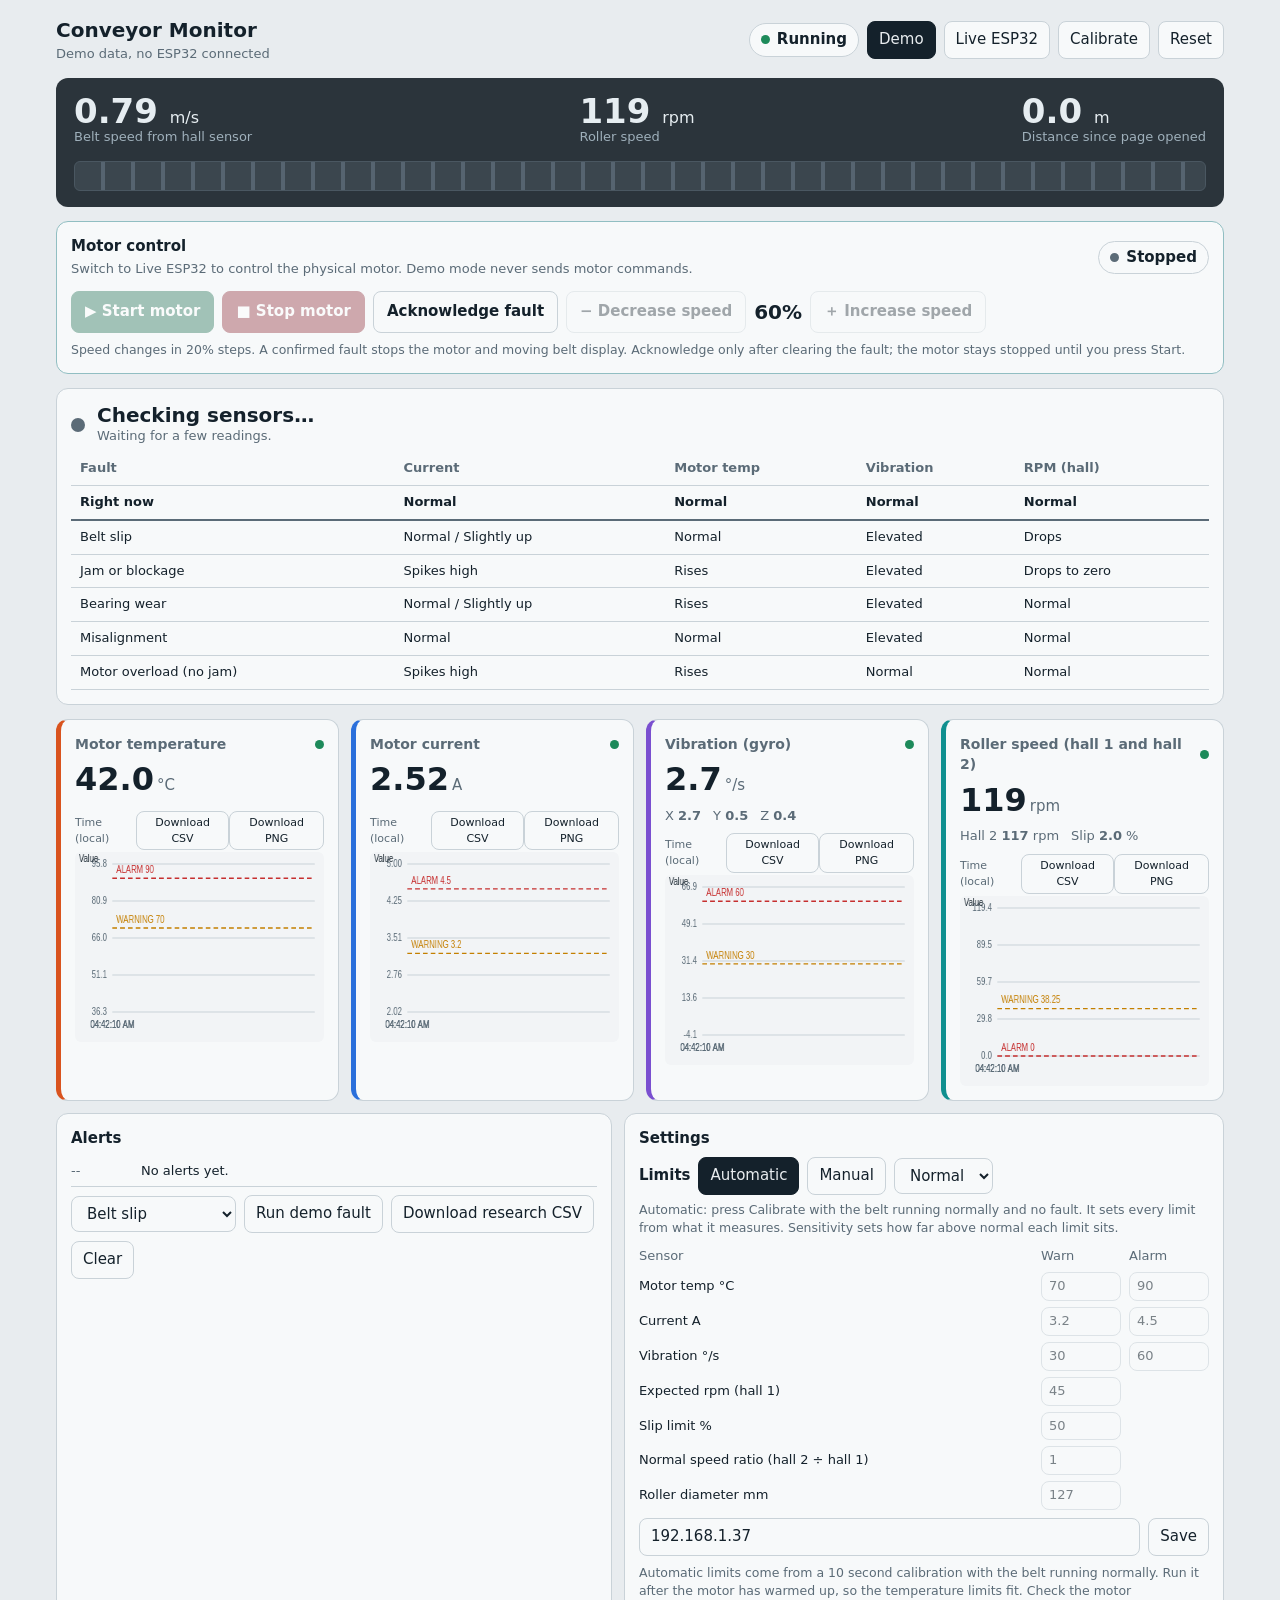
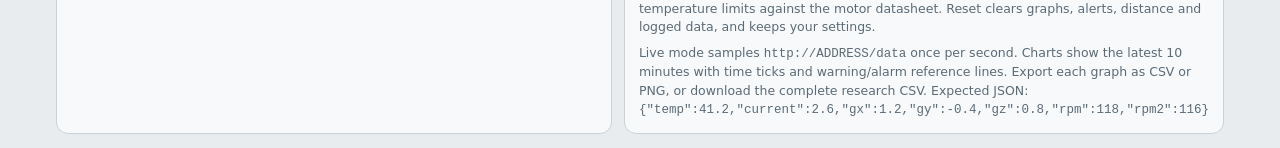
==== index.html @ bf7f5f9f "Add files via upload" ====
<!DOCTYPE html>
<html lang="en">
<head>
<meta charset="utf-8">
<meta name="viewport" content="width=device-width, initial-scale=1">
<title>Conveyor Monitor</title>
<link rel="stylesheet" href="style.css">
</head>
<body>
<header>
  <div>
    <h1>Conveyor Monitor</h1>
    <div class="sub" id="conn">Demo data, no ESP32 connected</div>
  </div>
  <div class="bar">
    <span class="pill" id="state"><span class="dot"></span><span id="stateTxt">Starting</span></span>
    <button id="mDemo" class="on">Demo</button>
    <button id="mLive">Live ESP32</button>
    <button id="cal" title="Run the belt normally and learn its baseline">Calibrate</button>
    <button id="reset" title="Clear graphs, alerts and logged data">Reset</button>
  </div>
</header>

<section class="belt" aria-label="Belt status">
  <div class="belt-top">
    <div><div class="big num"><span id="spd">0.00</span> <span style="font-size:16px;font-weight:500">m/s</span></div><div class="lbl">Belt speed from hall sensor</div></div>
    <div><div class="big num"><span id="rpm">0</span> <span style="font-size:16px;font-weight:500">rpm</span></div><div class="lbl">Roller speed</div></div>
    <div><div class="big num"><span id="cnt">0</span> <span style="font-size:16px;font-weight:500">m</span></div><div class="lbl">Distance since page opened</div></div>
  </div>
  <div class="track" id="track"></div>
</section>

<section class="box motor-panel" aria-label="Motor controls">
  <div class="motor-head"><div><h3>Motor control</h3><div class="sub" id="motorStatus">Switch to Live ESP32 to control the physical motor. Demo mode never sends motor commands.</div></div><span class="pill" id="motorPill"><span class="dot"></span><span id="motorPillText">Stopped</span></span></div>
  <div class="motor-actions"><button id="motorStart" class="start-btn">▶ Start motor</button><button id="motorStop" class="stop-btn">■ Stop motor</button><button id="motorAck">Acknowledge fault</button><button id="speedDown">− Decrease speed</button><strong><span id="motorSpeed">60</span>%</strong><button id="speedUp">＋ Increase speed</button></div>
  <div class="note" id="motorNotice">Speed changes in 20% steps. A confirmed fault stops the motor and moving belt display. Acknowledge only after clearing the fault; the motor stays stopped until you press Start.</div>
</section>

<section class="box dx" aria-live="polite">
  <div class="dxhead"><span class="dot" id="dxDot"></span><div><div class="dxname" id="dxName">Checking sensors…</div><div class="sub" id="dxWhy"></div></div></div>
  <div class="dxchk" id="dxChk"></div>
  <div style="overflow-x:auto"><table id="dxTbl"></table></div>
</section>

<section class="grid">
  <div class="card" id="cTemp" style="--c:var(--c-temp)"><h2>Motor temperature <span class="dot"></span></h2><div class="val num"><span id="vTemp">--</span><small>°C</small></div><div class="chart-meta"><span>Time (local)</span><button data-chart="gTemp" class="csv-chart-btn">Download CSV</button><button data-chart="gTemp" class="png-btn">Download PNG</button></div><canvas id="gTemp"></canvas></div>
  <div class="card" id="cCur" style="--c:var(--c-cur)"><h2>Motor current <span class="dot"></span></h2><div class="val num"><span id="vCur">--</span><small>A</small></div><div class="chart-meta"><span>Time (local)</span><button data-chart="gCur" class="csv-chart-btn">Download CSV</button><button data-chart="gCur" class="png-btn">Download PNG</button></div><canvas id="gCur"></canvas></div>
  <div class="card" id="cVib" style="--c:var(--c-vib)"><h2>Vibration (gyro) <span class="dot"></span></h2><div class="val num"><span id="vVib">--</span><small>°/s</small></div><div class="xyz num"><span>X <b id="gx">0</b></span><span>Y <b id="gy">0</b></span><span>Z <b id="gz">0</b></span></div><div class="chart-meta"><span>Time (local)</span><button data-chart="gVib" class="csv-chart-btn">Download CSV</button><button data-chart="gVib" class="png-btn">Download PNG</button></div><canvas id="gVib"></canvas></div>
  <div class="card" id="cRpm" style="--c:var(--c-spd)"><h2>Roller speed (hall 1 and hall 2) <span class="dot"></span></h2><div class="val num"><span id="vRpm">--</span><small>rpm</small></div><div class="xyz num"><span>Hall 2 <b id="vRpm2">--</b> rpm</span><span>Slip <b id="vSlip">--</b> %</span></div><div class="chart-meta"><span>Time (local)</span><button data-chart="gRpm" class="csv-chart-btn">Download CSV</button><button data-chart="gRpm" class="png-btn">Download PNG</button></div><canvas id="gRpm"></canvas></div>
</section>

<section class="two">
  <div class="box"><h3>Alerts</h3><div id="log"><div><span class="t">--</span><span>No alerts yet.</span></div></div>
    <div class="row"><select id="fsel" aria-label="Demo fault"><option value="slip">Belt slip</option><option value="jam">Jam or blockage</option><option value="bear">Bearing wear</option><option value="mis">Misalignment</option><option value="over">Motor overload</option></select><button id="fault">Run demo fault</button><button id="csv">Download research CSV</button><button id="clr">Clear</button></div></div>
  <div class="box"><h3>Settings</h3>
    <div class="row" style="margin:0 0 6px"><b>Limits</b><button id="modeAuto">Automatic</button><button id="modeMan">Manual</button><select id="sens" aria-label="Calibration sensitivity"><option value="tight">Tight</option><option value="normal">Normal</option><option value="loose">Loose</option></select></div>
    <div class="note" id="modeNote" style="margin:0 0 10px"></div>
    <div class="set"><span class="h">Sensor</span><span class="h">Warn</span><span class="h">Alarm</span>
      <span>Motor temp °C</span><input id="tw" type="number"><input id="ta" type="number">
      <span>Current A</span><input id="cw" type="number" step="0.1"><input id="ca" type="number" step="0.1">
      <span>Vibration °/s</span><input id="vw" type="number"><input id="va" type="number">
      <span>Expected rpm (hall 1)</span><input id="rn" type="number"><span></span>
      <span>Slip limit %</span><input id="sl" type="number"><span></span>
      <span>Normal speed ratio (hall 2 ÷ hall 1)</span><input id="rr" type="number" step="0.001"><span></span>
      <span>Roller diameter mm</span><input id="dia" type="number"><span></span>
    </div>
    <div class="row"><input id="ip" placeholder="ESP32 address, e.g. 192.168.1.50 (blank = same host)"><button id="save">Save</button></div>
    <div class="note">Automatic limits come from a 10 second calibration with the belt running normally. Run it after the motor has warmed up, so the temperature limits fit. Check the motor temperature limits against the motor datasheet. Reset clears graphs, alerts, distance and logged data, and keeps your settings.</div>
    <div class="note">Live mode samples <code>http://ADDRESS/data</code> once per second. Charts show the latest 10 minutes with time ticks and warning/alarm reference lines. Export each graph as CSV or PNG, or download the complete research CSV. Expected JSON: <code>{"temp":41.2,"current":2.6,"gx":1.2,"gy":-0.4,"gz":0.8,"rpm":118,"rpm2":116}</code></div>
  </div>
</section>

<script src="script.js"></script>
</body>
</html>
---- style.css ----
:root{--bg:#e8ecef;--panel:#f7f9fa;--ink:#14212b;--mute:#5b6b77;--line:#c9d2d8;--ok:#1d8a5a;--warn:#c47f00;--bad:#c62f2f;
--c-temp:#d9531e;--c-cur:#2a6fdb;--c-vib:#7a4fd0;--c-spd:#0f8f8f;--belt:#2b343b;--belt2:#3b464e}
@media(prefers-color-scheme:dark){:root{--bg:#10171c;--panel:#18222a;--ink:#e6edf1;--mute:#8fa1ad;--line:#2c3a45;--ok:#3ec48a;--warn:#f0b43a;--bad:#ff6b6b;
--c-temp:#ff8a57;--c-cur:#6ba2ff;--c-vib:#a98bff;--c-spd:#45d1d1;--belt:#0b1013;--belt2:#1a242b}}
*{box-sizing:border-box}
html,body{margin:0}
body{background:var(--bg);color:var(--ink);font:15px/1.45 ui-sans-serif,system-ui,"Segoe UI",Roboto,sans-serif;padding:16px;max-width:1200px;margin:auto}
.num{font-variant-numeric:tabular-nums}
header{display:flex;flex-wrap:wrap;gap:12px;align-items:center;justify-content:space-between;margin-bottom:14px}
h1{font-size:20px;margin:0;font-weight:650}
.sub{color:var(--mute);font-size:13px}
.bar{display:flex;gap:8px;align-items:center;flex-wrap:wrap}
button,input,select{font:inherit;color:var(--ink);background:var(--panel);border:1px solid var(--line);border-radius:8px;padding:7px 11px}
button{cursor:pointer}button:hover{border-color:var(--mute)}
button.on{background:var(--ink);color:var(--bg);border-color:var(--ink)}
:focus-visible{outline:2px solid var(--c-cur);outline-offset:2px}
.pill{display:inline-flex;align-items:center;gap:7px;padding:5px 11px;border-radius:99px;background:var(--panel);border:1px solid var(--line);font-weight:600}
.dot{width:9px;height:9px;border-radius:50%;background:var(--mute)}
.s0 .dot,.dot.s0{background:var(--ok)}.s1 .dot,.dot.s1{background:var(--warn)}.s2 .dot,.dot.s2{background:var(--bad)}
.belt{background:var(--belt);border-radius:12px;padding:16px 18px;margin-bottom:14px;color:#e6edf1}
.belt-top{display:flex;justify-content:space-between;flex-wrap:wrap;gap:10px;align-items:baseline}
.belt .big{font-size:34px;font-weight:700;line-height:1}
.belt .lbl{color:#9fb0bb;font-size:13px}
.track{height:30px;margin-top:14px;border-radius:6px;background:repeating-linear-gradient(90deg,var(--belt2) 0 26px,#566470 26px 30px);background-size:30px 100%;border:1px solid #4a5761}
.grid{display:grid;grid-template-columns:repeat(auto-fit,minmax(270px,1fr));gap:12px}
.card{background:var(--panel);border:1px solid var(--line);border-radius:12px;padding:14px;border-left:5px solid var(--c)}
.card.s1{box-shadow:inset 0 0 0 2px var(--warn)}.card.s2{box-shadow:inset 0 0 0 2px var(--bad)}
.card h2{font-size:14px;margin:0;font-weight:600;color:var(--mute);display:flex;justify-content:space-between;align-items:center}
.val{font-size:32px;font-weight:700;margin:2px 0 0}.val small{font-size:15px;color:var(--mute);font-weight:500;margin-left:3px}
canvas{width:100%;height:90px;display:block;margin-top:8px}
.xyz{display:flex;gap:12px;color:var(--mute);font-size:13px;margin-top:4px}
.two{display:grid;grid-template-columns:1fr 1fr;gap:12px;margin-top:12px}
@media(max-width:760px){.two{grid-template-columns:1fr}}
.box{background:var(--panel);border:1px solid var(--line);border-radius:12px;padding:14px}
.box h3{margin:0 0 8px;font-size:15px}
#log{max-height:210px;overflow:auto;font-size:13px}
#log div{padding:5px 0;border-bottom:1px solid var(--line);display:flex;gap:8px}
#log .t{color:var(--mute);min-width:62px}
.set{display:grid;grid-template-columns:1fr 80px 80px;gap:6px 8px;align-items:center;font-size:13px}
.set input{width:100%;padding:4px 7px}
.set .h{color:var(--mute)}
.row{display:flex;gap:8px;margin-top:8px;flex-wrap:wrap;align-items:center}
.row input{flex:1;min-width:140px}
.note{color:var(--mute);font-size:12.5px;margin-top:8px}
@media(prefers-reduced-motion:reduce){.track{animation:none!important}}
.dx{margin-bottom:14px}.dxhead{display:flex;gap:12px;align-items:center}.dxname{font-size:20px;font-weight:700;line-height:1.2}#dxDot{width:14px;height:14px;flex:none}
.dxchk{margin:8px 0 10px;font-weight:500}.dxchk:empty{display:none}
table{border-collapse:collapse;width:100%;min-width:560px;font-size:13px;margin-top:6px}th,td{text-align:left;padding:7px 9px;border-bottom:1px solid var(--line)}th{color:var(--mute);font-weight:600}
tr.now td{font-weight:650;border-bottom:2px solid var(--mute)}tr.hit td{background:color-mix(in srgb,var(--bad) 18%,transparent);font-weight:650}
button:disabled,input:disabled,select:disabled{opacity:.55;cursor:not-allowed}

/* Motor controls and publication-quality time-series plots */
.motor-panel{margin:14px 0;background:var(--panel);border-color:color-mix(in srgb,var(--c-spd) 30%,var(--line))}
.motor-head{display:flex;justify-content:space-between;gap:12px;align-items:center}.motor-head h3{margin:0 0 3px}.motor-actions{display:flex;gap:8px;align-items:center;flex-wrap:wrap;margin-top:12px}.motor-actions strong{font-size:20px;font-variant-numeric:tabular-nums}.motor-actions button{font-weight:600;padding:9px 13px}.start-btn{background:#176b4c;color:#fff;border-color:#176b4c}.stop-btn{background:#8c2833;color:#fff;border-color:#8c2833}.motor-actions button:disabled{opacity:.38}.chart-meta{display:flex;justify-content:space-between;align-items:center;color:var(--mute);font-size:11px;margin-top:8px}.chart-meta button{font-size:11px;padding:3px 8px}canvas{height:190px!important;margin-top:2px;background:color-mix(in srgb,var(--bg) 35%,var(--panel));border-radius:6px}.card{min-width:0}.dx{margin-top:14px}
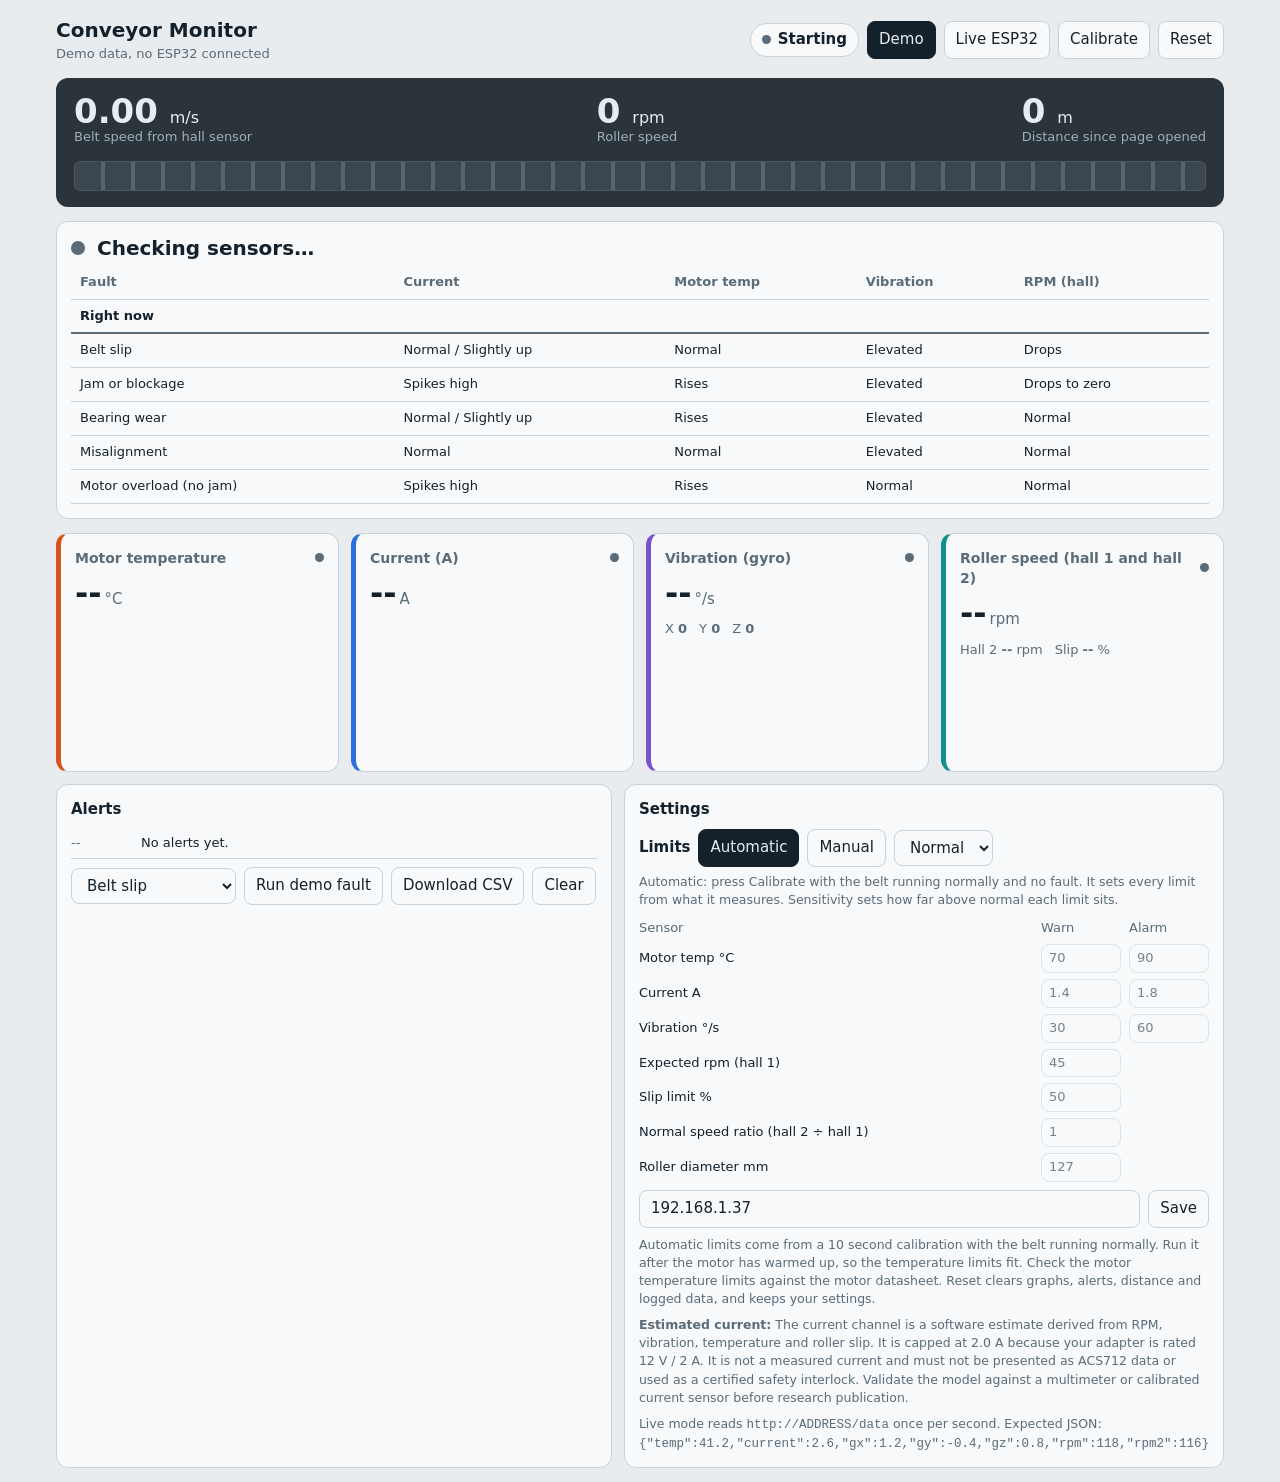
==== commit 40724377: "Add files via upload" ====
--- a/index.html
+++ b/index.html
@@ -30,12 +30,6 @@
   <div class="track" id="track"></div>
 </section>
 
-<section class="box motor-panel" aria-label="Motor controls">
-  <div class="motor-head"><div><h3>Motor control</h3><div class="sub" id="motorStatus">Switch to Live ESP32 to control the physical motor. Demo mode never sends motor commands.</div></div><span class="pill" id="motorPill"><span class="dot"></span><span id="motorPillText">Stopped</span></span></div>
-  <div class="motor-actions"><button id="motorStart" class="start-btn">▶ Start motor</button><button id="motorStop" class="stop-btn">■ Stop motor</button><button id="motorAck">Acknowledge fault</button><button id="speedDown">− Decrease speed</button><strong><span id="motorSpeed">60</span>%</strong><button id="speedUp">＋ Increase speed</button></div>
-  <div class="note" id="motorNotice">Speed changes in 20% steps. A confirmed fault stops the motor and moving belt display. Acknowledge only after clearing the fault; the motor stays stopped until you press Start.</div>
-</section>
-
 <section class="box dx" aria-live="polite">
   <div class="dxhead"><span class="dot" id="dxDot"></span><div><div class="dxname" id="dxName">Checking sensors…</div><div class="sub" id="dxWhy"></div></div></div>
   <div class="dxchk" id="dxChk"></div>
@@ -43,15 +37,15 @@
 </section>
 
 <section class="grid">
-  <div class="card" id="cTemp" style="--c:var(--c-temp)"><h2>Motor temperature <span class="dot"></span></h2><div class="val num"><span id="vTemp">--</span><small>°C</small></div><div class="chart-meta"><span>Time (local)</span><button data-chart="gTemp" class="csv-chart-btn">Download CSV</button><button data-chart="gTemp" class="png-btn">Download PNG</button></div><canvas id="gTemp"></canvas></div>
-  <div class="card" id="cCur" style="--c:var(--c-cur)"><h2>Motor current <span class="dot"></span></h2><div class="val num"><span id="vCur">--</span><small>A</small></div><div class="chart-meta"><span>Time (local)</span><button data-chart="gCur" class="csv-chart-btn">Download CSV</button><button data-chart="gCur" class="png-btn">Download PNG</button></div><canvas id="gCur"></canvas></div>
-  <div class="card" id="cVib" style="--c:var(--c-vib)"><h2>Vibration (gyro) <span class="dot"></span></h2><div class="val num"><span id="vVib">--</span><small>°/s</small></div><div class="xyz num"><span>X <b id="gx">0</b></span><span>Y <b id="gy">0</b></span><span>Z <b id="gz">0</b></span></div><div class="chart-meta"><span>Time (local)</span><button data-chart="gVib" class="csv-chart-btn">Download CSV</button><button data-chart="gVib" class="png-btn">Download PNG</button></div><canvas id="gVib"></canvas></div>
-  <div class="card" id="cRpm" style="--c:var(--c-spd)"><h2>Roller speed (hall 1 and hall 2) <span class="dot"></span></h2><div class="val num"><span id="vRpm">--</span><small>rpm</small></div><div class="xyz num"><span>Hall 2 <b id="vRpm2">--</b> rpm</span><span>Slip <b id="vSlip">--</b> %</span></div><div class="chart-meta"><span>Time (local)</span><button data-chart="gRpm" class="csv-chart-btn">Download CSV</button><button data-chart="gRpm" class="png-btn">Download PNG</button></div><canvas id="gRpm"></canvas></div>
+  <div class="card" id="cTemp" style="--c:var(--c-temp)"><h2>Motor temperature <span class="dot"></span></h2><div class="val num"><span id="vTemp">--</span><small>°C</small></div><canvas id="gTemp"></canvas></div>
+  <div class="card" id="cCur" style="--c:var(--c-cur)"><h2>Current (A) <span class="dot"></span></h2><div class="val num"><span id="vCur">--</span><small>A</small></div><canvas id="gCur"></canvas></div>
+  <div class="card" id="cVib" style="--c:var(--c-vib)"><h2>Vibration (gyro) <span class="dot"></span></h2><div class="val num"><span id="vVib">--</span><small>°/s</small></div><div class="xyz num"><span>X <b id="gx">0</b></span><span>Y <b id="gy">0</b></span><span>Z <b id="gz">0</b></span></div><canvas id="gVib"></canvas></div>
+  <div class="card" id="cRpm" style="--c:var(--c-spd)"><h2>Roller speed (hall 1 and hall 2) <span class="dot"></span></h2><div class="val num"><span id="vRpm">--</span><small>rpm</small></div><div class="xyz num"><span>Hall 2 <b id="vRpm2">--</b> rpm</span><span>Slip <b id="vSlip">--</b> %</span></div><canvas id="gRpm"></canvas></div>
 </section>
 
 <section class="two">
   <div class="box"><h3>Alerts</h3><div id="log"><div><span class="t">--</span><span>No alerts yet.</span></div></div>
-    <div class="row"><select id="fsel" aria-label="Demo fault"><option value="slip">Belt slip</option><option value="jam">Jam or blockage</option><option value="bear">Bearing wear</option><option value="mis">Misalignment</option><option value="over">Motor overload</option></select><button id="fault">Run demo fault</button><button id="csv">Download research CSV</button><button id="clr">Clear</button></div></div>
+    <div class="row"><select id="fsel" aria-label="Demo fault"><option value="slip">Belt slip</option><option value="jam">Jam or blockage</option><option value="bear">Bearing wear</option><option value="mis">Misalignment</option><option value="over">Motor overload</option></select><button id="fault">Run demo fault</button><button id="csv">Download CSV</button><button id="clr">Clear</button></div></div>
   <div class="box"><h3>Settings</h3>
     <div class="row" style="margin:0 0 6px"><b>Limits</b><button id="modeAuto">Automatic</button><button id="modeMan">Manual</button><select id="sens" aria-label="Calibration sensitivity"><option value="tight">Tight</option><option value="normal">Normal</option><option value="loose">Loose</option></select></div>
     <div class="note" id="modeNote" style="margin:0 0 10px"></div>
@@ -66,7 +60,8 @@
     </div>
     <div class="row"><input id="ip" placeholder="ESP32 address, e.g. 192.168.1.50 (blank = same host)"><button id="save">Save</button></div>
     <div class="note">Automatic limits come from a 10 second calibration with the belt running normally. Run it after the motor has warmed up, so the temperature limits fit. Check the motor temperature limits against the motor datasheet. Reset clears graphs, alerts, distance and logged data, and keeps your settings.</div>
-    <div class="note">Live mode samples <code>http://ADDRESS/data</code> once per second. Charts show the latest 10 minutes with time ticks and warning/alarm reference lines. Export each graph as CSV or PNG, or download the complete research CSV. Expected JSON: <code>{"temp":41.2,"current":2.6,"gx":1.2,"gy":-0.4,"gz":0.8,"rpm":118,"rpm2":116}</code></div>
+    <div class="note"><b>Estimated current:</b> The current channel is a software estimate derived from RPM, vibration, temperature and roller slip. It is capped at 2.0 A because your adapter is rated 12 V / 2 A. It is not a measured current and must not be presented as ACS712 data or used as a certified safety interlock. Validate the model against a multimeter or calibrated current sensor before research publication.</div>
+    <div class="note">Live mode reads <code>http://ADDRESS/data</code> once per second. Expected JSON: <code>{"temp":41.2,"current":2.6,"gx":1.2,"gy":-0.4,"gz":0.8,"rpm":118,"rpm2":116}</code></div>
   </div>
 </section>
 
--- a/style.css
+++ b/style.css
@@ -48,7 +48,3 @@
 table{border-collapse:collapse;width:100%;min-width:560px;font-size:13px;margin-top:6px}th,td{text-align:left;padding:7px 9px;border-bottom:1px solid var(--line)}th{color:var(--mute);font-weight:600}
 tr.now td{font-weight:650;border-bottom:2px solid var(--mute)}tr.hit td{background:color-mix(in srgb,var(--bad) 18%,transparent);font-weight:650}
 button:disabled,input:disabled,select:disabled{opacity:.55;cursor:not-allowed}
-
-/* Motor controls and publication-quality time-series plots */
-.motor-panel{margin:14px 0;background:var(--panel);border-color:color-mix(in srgb,var(--c-spd) 30%,var(--line))}
-.motor-head{display:flex;justify-content:space-between;gap:12px;align-items:center}.motor-head h3{margin:0 0 3px}.motor-actions{display:flex;gap:8px;align-items:center;flex-wrap:wrap;margin-top:12px}.motor-actions strong{font-size:20px;font-variant-numeric:tabular-nums}.motor-actions button{font-weight:600;padding:9px 13px}.start-btn{background:#176b4c;color:#fff;border-color:#176b4c}.stop-btn{background:#8c2833;color:#fff;border-color:#8c2833}.motor-actions button:disabled{opacity:.38}.chart-meta{display:flex;justify-content:space-between;align-items:center;color:var(--mute);font-size:11px;margin-top:8px}.chart-meta button{font-size:11px;padding:3px 8px}canvas{height:190px!important;margin-top:2px;background:color-mix(in srgb,var(--bg) 35%,var(--panel));border-radius:6px}.card{min-width:0}.dx{margin-top:14px}
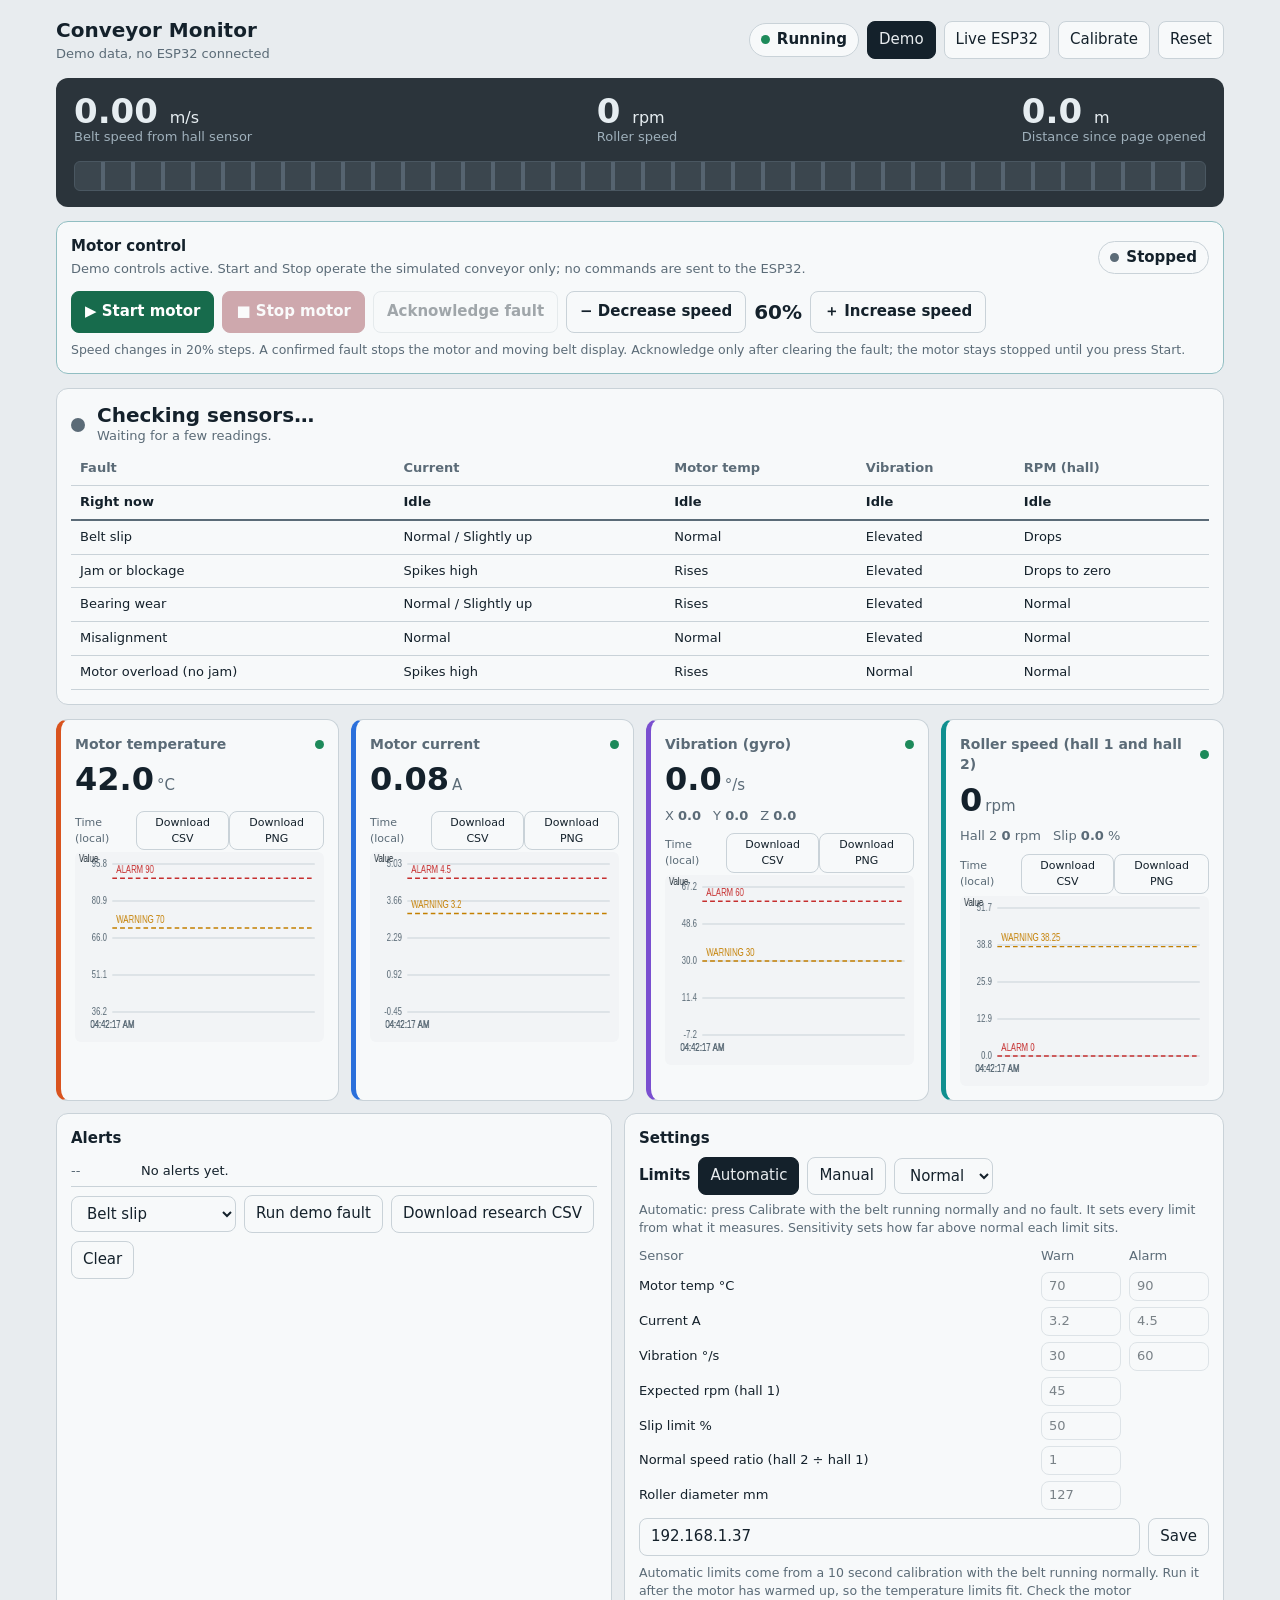
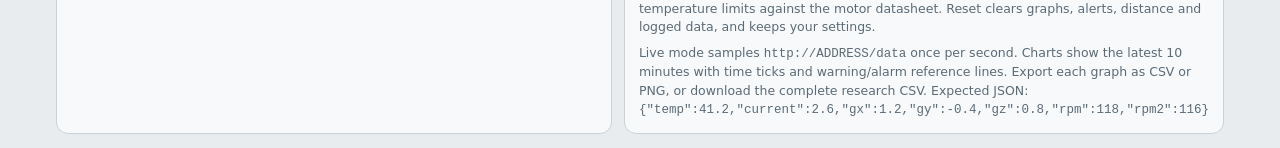
==== commit 730d69be: "Add files via upload" ====
--- a/index.html
+++ b/index.html
@@ -30,6 +30,12 @@
   <div class="track" id="track"></div>
 </section>
 
+<section class="box motor-panel" aria-label="Motor controls">
+  <div class="motor-head"><div><h3>Motor control</h3><div class="sub" id="motorStatus">Switch to Live ESP32 to control the physical motor. Demo mode never sends motor commands.</div></div><span class="pill" id="motorPill"><span class="dot"></span><span id="motorPillText">Stopped</span></span></div>
+  <div class="motor-actions"><button id="motorStart" class="start-btn">▶ Start motor</button><button id="motorStop" class="stop-btn">■ Stop motor</button><button id="motorAck">Acknowledge fault</button><button id="speedDown">− Decrease speed</button><strong><span id="motorSpeed">60</span>%</strong><button id="speedUp">＋ Increase speed</button></div>
+  <div class="note" id="motorNotice">Speed changes in 20% steps. A confirmed fault stops the motor and moving belt display. Acknowledge only after clearing the fault; the motor stays stopped until you press Start.</div>
+</section>
+
 <section class="box dx" aria-live="polite">
   <div class="dxhead"><span class="dot" id="dxDot"></span><div><div class="dxname" id="dxName">Checking sensors…</div><div class="sub" id="dxWhy"></div></div></div>
   <div class="dxchk" id="dxChk"></div>
@@ -37,15 +43,15 @@
 </section>
 
 <section class="grid">
-  <div class="card" id="cTemp" style="--c:var(--c-temp)"><h2>Motor temperature <span class="dot"></span></h2><div class="val num"><span id="vTemp">--</span><small>°C</small></div><canvas id="gTemp"></canvas></div>
-  <div class="card" id="cCur" style="--c:var(--c-cur)"><h2>Current (A) <span class="dot"></span></h2><div class="val num"><span id="vCur">--</span><small>A</small></div><canvas id="gCur"></canvas></div>
-  <div class="card" id="cVib" style="--c:var(--c-vib)"><h2>Vibration (gyro) <span class="dot"></span></h2><div class="val num"><span id="vVib">--</span><small>°/s</small></div><div class="xyz num"><span>X <b id="gx">0</b></span><span>Y <b id="gy">0</b></span><span>Z <b id="gz">0</b></span></div><canvas id="gVib"></canvas></div>
-  <div class="card" id="cRpm" style="--c:var(--c-spd)"><h2>Roller speed (hall 1 and hall 2) <span class="dot"></span></h2><div class="val num"><span id="vRpm">--</span><small>rpm</small></div><div class="xyz num"><span>Hall 2 <b id="vRpm2">--</b> rpm</span><span>Slip <b id="vSlip">--</b> %</span></div><canvas id="gRpm"></canvas></div>
+  <div class="card" id="cTemp" style="--c:var(--c-temp)"><h2>Motor temperature <span class="dot"></span></h2><div class="val num"><span id="vTemp">--</span><small>°C</small></div><div class="chart-meta"><span>Time (local)</span><button data-chart="gTemp" class="csv-chart-btn">Download CSV</button><button data-chart="gTemp" class="png-btn">Download PNG</button></div><canvas id="gTemp"></canvas></div>
+  <div class="card" id="cCur" style="--c:var(--c-cur)"><h2>Motor current <span class="dot"></span></h2><div class="val num"><span id="vCur">--</span><small>A</small></div><div class="chart-meta"><span>Time (local)</span><button data-chart="gCur" class="csv-chart-btn">Download CSV</button><button data-chart="gCur" class="png-btn">Download PNG</button></div><canvas id="gCur"></canvas></div>
+  <div class="card" id="cVib" style="--c:var(--c-vib)"><h2>Vibration (gyro) <span class="dot"></span></h2><div class="val num"><span id="vVib">--</span><small>°/s</small></div><div class="xyz num"><span>X <b id="gx">0</b></span><span>Y <b id="gy">0</b></span><span>Z <b id="gz">0</b></span></div><div class="chart-meta"><span>Time (local)</span><button data-chart="gVib" class="csv-chart-btn">Download CSV</button><button data-chart="gVib" class="png-btn">Download PNG</button></div><canvas id="gVib"></canvas></div>
+  <div class="card" id="cRpm" style="--c:var(--c-spd)"><h2>Roller speed (hall 1 and hall 2) <span class="dot"></span></h2><div class="val num"><span id="vRpm">--</span><small>rpm</small></div><div class="xyz num"><span>Hall 2 <b id="vRpm2">--</b> rpm</span><span>Slip <b id="vSlip">--</b> %</span></div><div class="chart-meta"><span>Time (local)</span><button data-chart="gRpm" class="csv-chart-btn">Download CSV</button><button data-chart="gRpm" class="png-btn">Download PNG</button></div><canvas id="gRpm"></canvas></div>
 </section>
 
 <section class="two">
   <div class="box"><h3>Alerts</h3><div id="log"><div><span class="t">--</span><span>No alerts yet.</span></div></div>
-    <div class="row"><select id="fsel" aria-label="Demo fault"><option value="slip">Belt slip</option><option value="jam">Jam or blockage</option><option value="bear">Bearing wear</option><option value="mis">Misalignment</option><option value="over">Motor overload</option></select><button id="fault">Run demo fault</button><button id="csv">Download CSV</button><button id="clr">Clear</button></div></div>
+    <div class="row"><select id="fsel" aria-label="Demo fault"><option value="slip">Belt slip</option><option value="jam">Jam or blockage</option><option value="bear">Bearing wear</option><option value="mis">Misalignment</option><option value="over">Motor overload</option></select><button id="fault">Run demo fault</button><button id="csv">Download research CSV</button><button id="clr">Clear</button></div></div>
   <div class="box"><h3>Settings</h3>
     <div class="row" style="margin:0 0 6px"><b>Limits</b><button id="modeAuto">Automatic</button><button id="modeMan">Manual</button><select id="sens" aria-label="Calibration sensitivity"><option value="tight">Tight</option><option value="normal">Normal</option><option value="loose">Loose</option></select></div>
     <div class="note" id="modeNote" style="margin:0 0 10px"></div>
@@ -60,8 +66,7 @@
     </div>
     <div class="row"><input id="ip" placeholder="ESP32 address, e.g. 192.168.1.50 (blank = same host)"><button id="save">Save</button></div>
     <div class="note">Automatic limits come from a 10 second calibration with the belt running normally. Run it after the motor has warmed up, so the temperature limits fit. Check the motor temperature limits against the motor datasheet. Reset clears graphs, alerts, distance and logged data, and keeps your settings.</div>
-    <div class="note"><b>Estimated current:</b> The current channel is a software estimate derived from RPM, vibration, temperature and roller slip. It is capped at 2.0 A because your adapter is rated 12 V / 2 A. It is not a measured current and must not be presented as ACS712 data or used as a certified safety interlock. Validate the model against a multimeter or calibrated current sensor before research publication.</div>
-    <div class="note">Live mode reads <code>http://ADDRESS/data</code> once per second. Expected JSON: <code>{"temp":41.2,"current":2.6,"gx":1.2,"gy":-0.4,"gz":0.8,"rpm":118,"rpm2":116}</code></div>
+    <div class="note">Live mode samples <code>http://ADDRESS/data</code> once per second. Charts show the latest 10 minutes with time ticks and warning/alarm reference lines. Export each graph as CSV or PNG, or download the complete research CSV. Expected JSON: <code>{"temp":41.2,"current":2.6,"gx":1.2,"gy":-0.4,"gz":0.8,"rpm":118,"rpm2":116}</code></div>
   </div>
 </section>
 
--- a/style.css
+++ b/style.css
@@ -48,3 +48,7 @@
 table{border-collapse:collapse;width:100%;min-width:560px;font-size:13px;margin-top:6px}th,td{text-align:left;padding:7px 9px;border-bottom:1px solid var(--line)}th{color:var(--mute);font-weight:600}
 tr.now td{font-weight:650;border-bottom:2px solid var(--mute)}tr.hit td{background:color-mix(in srgb,var(--bad) 18%,transparent);font-weight:650}
 button:disabled,input:disabled,select:disabled{opacity:.55;cursor:not-allowed}
+
+/* Motor controls and publication-quality time-series plots */
+.motor-panel{margin:14px 0;background:var(--panel);border-color:color-mix(in srgb,var(--c-spd) 30%,var(--line))}
+.motor-head{display:flex;justify-content:space-between;gap:12px;align-items:center}.motor-head h3{margin:0 0 3px}.motor-actions{display:flex;gap:8px;align-items:center;flex-wrap:wrap;margin-top:12px}.motor-actions strong{font-size:20px;font-variant-numeric:tabular-nums}.motor-actions button{font-weight:600;padding:9px 13px}.start-btn{background:#176b4c;color:#fff;border-color:#176b4c}.stop-btn{background:#8c2833;color:#fff;border-color:#8c2833}.motor-actions button:disabled{opacity:.38}.chart-meta{display:flex;justify-content:space-between;align-items:center;color:var(--mute);font-size:11px;margin-top:8px}.chart-meta button{font-size:11px;padding:3px 8px}canvas{height:190px!important;margin-top:2px;background:color-mix(in srgb,var(--bg) 35%,var(--panel));border-radius:6px}.card{min-width:0}.dx{margin-top:14px}
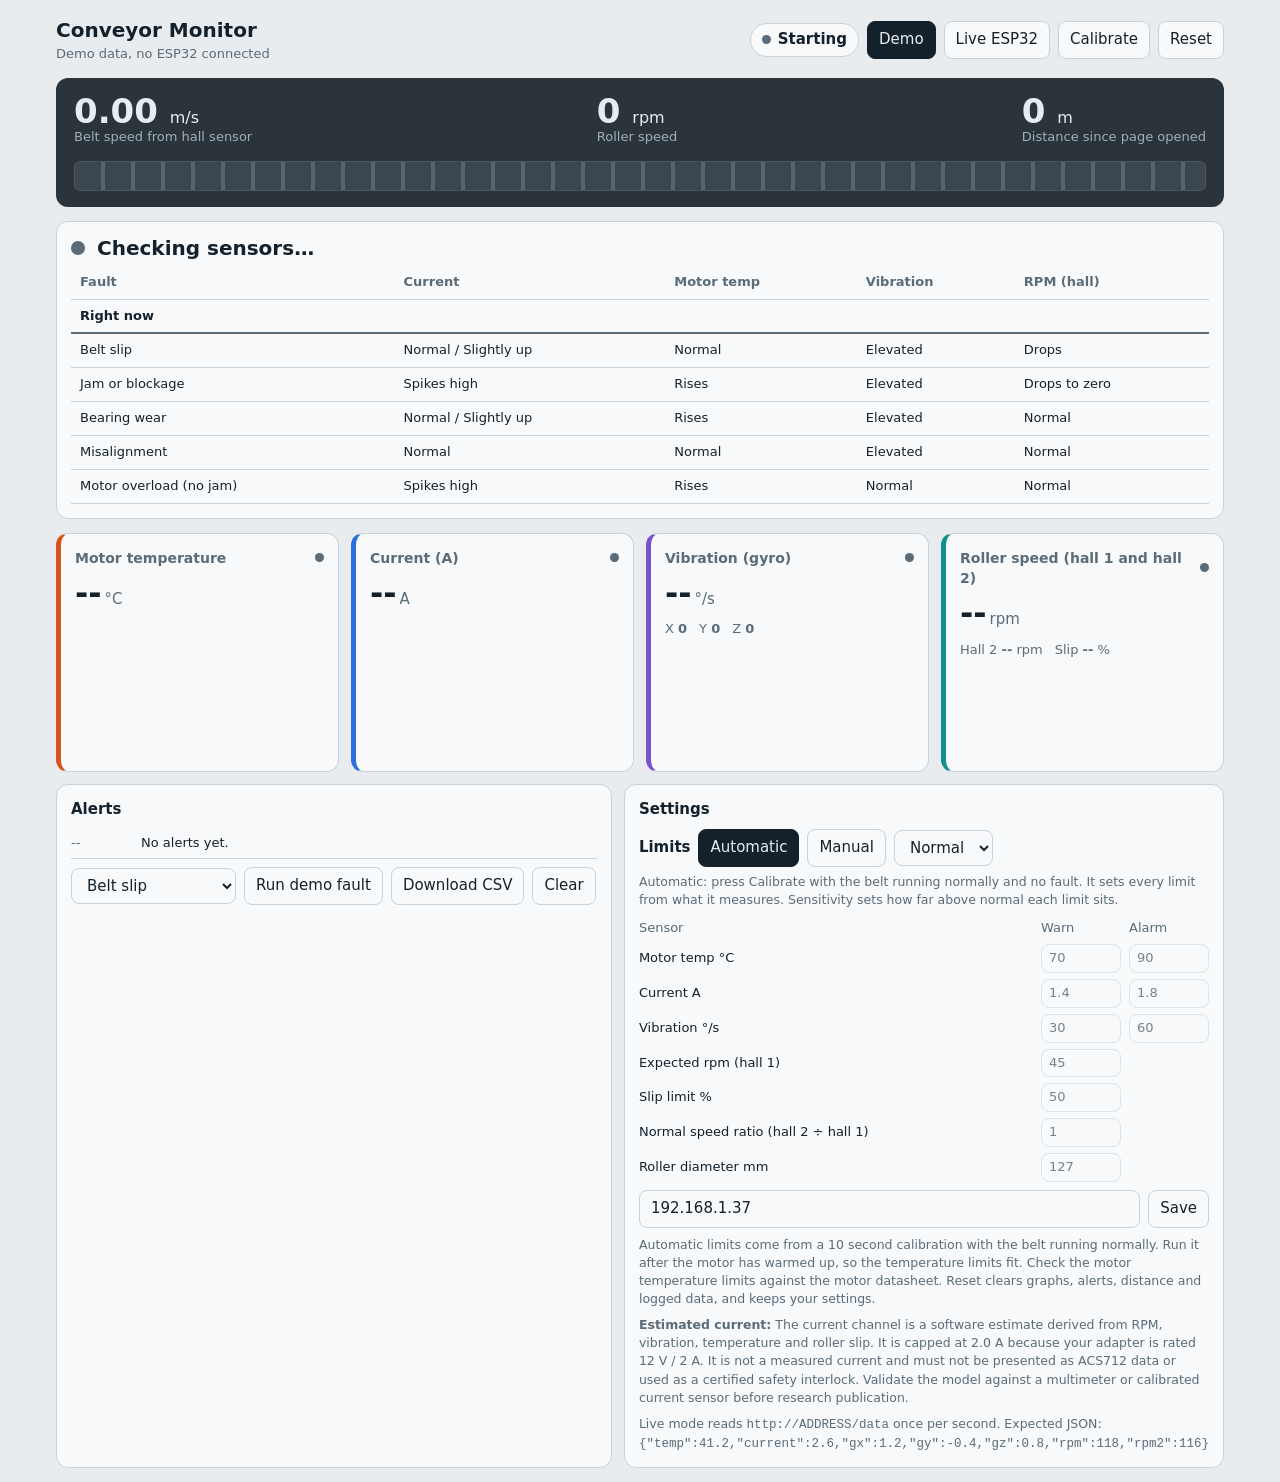
==== commit c4d1bef9: "Add files via upload" ====
--- a/index.html
+++ b/index.html
@@ -30,12 +30,6 @@
   <div class="track" id="track"></div>
 </section>
 
-<section class="box motor-panel" aria-label="Motor controls">
-  <div class="motor-head"><div><h3>Motor control</h3><div class="sub" id="motorStatus">Switch to Live ESP32 to control the physical motor. Demo mode never sends motor commands.</div></div><span class="pill" id="motorPill"><span class="dot"></span><span id="motorPillText">Stopped</span></span></div>
-  <div class="motor-actions"><button id="motorStart" class="start-btn">▶ Start motor</button><button id="motorStop" class="stop-btn">■ Stop motor</button><button id="motorAck">Acknowledge fault</button><button id="speedDown">− Decrease speed</button><strong><span id="motorSpeed">60</span>%</strong><button id="speedUp">＋ Increase speed</button></div>
-  <div class="note" id="motorNotice">Speed changes in 20% steps. A confirmed fault stops the motor and moving belt display. Acknowledge only after clearing the fault; the motor stays stopped until you press Start.</div>
-</section>
-
 <section class="box dx" aria-live="polite">
   <div class="dxhead"><span class="dot" id="dxDot"></span><div><div class="dxname" id="dxName">Checking sensors…</div><div class="sub" id="dxWhy"></div></div></div>
   <div class="dxchk" id="dxChk"></div>
@@ -43,15 +37,15 @@
 </section>
 
 <section class="grid">
-  <div class="card" id="cTemp" style="--c:var(--c-temp)"><h2>Motor temperature <span class="dot"></span></h2><div class="val num"><span id="vTemp">--</span><small>°C</small></div><div class="chart-meta"><span>Time (local)</span><button data-chart="gTemp" class="csv-chart-btn">Download CSV</button><button data-chart="gTemp" class="png-btn">Download PNG</button></div><canvas id="gTemp"></canvas></div>
-  <div class="card" id="cCur" style="--c:var(--c-cur)"><h2>Motor current <span class="dot"></span></h2><div class="val num"><span id="vCur">--</span><small>A</small></div><div class="chart-meta"><span>Time (local)</span><button data-chart="gCur" class="csv-chart-btn">Download CSV</button><button data-chart="gCur" class="png-btn">Download PNG</button></div><canvas id="gCur"></canvas></div>
-  <div class="card" id="cVib" style="--c:var(--c-vib)"><h2>Vibration (gyro) <span class="dot"></span></h2><div class="val num"><span id="vVib">--</span><small>°/s</small></div><div class="xyz num"><span>X <b id="gx">0</b></span><span>Y <b id="gy">0</b></span><span>Z <b id="gz">0</b></span></div><div class="chart-meta"><span>Time (local)</span><button data-chart="gVib" class="csv-chart-btn">Download CSV</button><button data-chart="gVib" class="png-btn">Download PNG</button></div><canvas id="gVib"></canvas></div>
-  <div class="card" id="cRpm" style="--c:var(--c-spd)"><h2>Roller speed (hall 1 and hall 2) <span class="dot"></span></h2><div class="val num"><span id="vRpm">--</span><small>rpm</small></div><div class="xyz num"><span>Hall 2 <b id="vRpm2">--</b> rpm</span><span>Slip <b id="vSlip">--</b> %</span></div><div class="chart-meta"><span>Time (local)</span><button data-chart="gRpm" class="csv-chart-btn">Download CSV</button><button data-chart="gRpm" class="png-btn">Download PNG</button></div><canvas id="gRpm"></canvas></div>
+  <div class="card" id="cTemp" style="--c:var(--c-temp)"><h2>Motor temperature <span class="dot"></span></h2><div class="val num"><span id="vTemp">--</span><small>°C</small></div><canvas id="gTemp"></canvas></div>
+  <div class="card" id="cCur" style="--c:var(--c-cur)"><h2>Current (A) <span class="dot"></span></h2><div class="val num"><span id="vCur">--</span><small>A</small></div><canvas id="gCur"></canvas></div>
+  <div class="card" id="cVib" style="--c:var(--c-vib)"><h2>Vibration (gyro) <span class="dot"></span></h2><div class="val num"><span id="vVib">--</span><small>°/s</small></div><div class="xyz num"><span>X <b id="gx">0</b></span><span>Y <b id="gy">0</b></span><span>Z <b id="gz">0</b></span></div><canvas id="gVib"></canvas></div>
+  <div class="card" id="cRpm" style="--c:var(--c-spd)"><h2>Roller speed (hall 1 and hall 2) <span class="dot"></span></h2><div class="val num"><span id="vRpm">--</span><small>rpm</small></div><div class="xyz num"><span>Hall 2 <b id="vRpm2">--</b> rpm</span><span>Slip <b id="vSlip">--</b> %</span></div><canvas id="gRpm"></canvas></div>
 </section>
 
 <section class="two">
   <div class="box"><h3>Alerts</h3><div id="log"><div><span class="t">--</span><span>No alerts yet.</span></div></div>
-    <div class="row"><select id="fsel" aria-label="Demo fault"><option value="slip">Belt slip</option><option value="jam">Jam or blockage</option><option value="bear">Bearing wear</option><option value="mis">Misalignment</option><option value="over">Motor overload</option></select><button id="fault">Run demo fault</button><button id="csv">Download research CSV</button><button id="clr">Clear</button></div></div>
+    <div class="row"><select id="fsel" aria-label="Demo fault"><option value="slip">Belt slip</option><option value="jam">Jam or blockage</option><option value="bear">Bearing wear</option><option value="mis">Misalignment</option><option value="over">Motor overload</option></select><button id="fault">Run demo fault</button><button id="csv">Download CSV</button><button id="clr">Clear</button></div></div>
   <div class="box"><h3>Settings</h3>
     <div class="row" style="margin:0 0 6px"><b>Limits</b><button id="modeAuto">Automatic</button><button id="modeMan">Manual</button><select id="sens" aria-label="Calibration sensitivity"><option value="tight">Tight</option><option value="normal">Normal</option><option value="loose">Loose</option></select></div>
     <div class="note" id="modeNote" style="margin:0 0 10px"></div>
@@ -66,7 +60,8 @@
     </div>
     <div class="row"><input id="ip" placeholder="ESP32 address, e.g. 192.168.1.50 (blank = same host)"><button id="save">Save</button></div>
     <div class="note">Automatic limits come from a 10 second calibration with the belt running normally. Run it after the motor has warmed up, so the temperature limits fit. Check the motor temperature limits against the motor datasheet. Reset clears graphs, alerts, distance and logged data, and keeps your settings.</div>
-    <div class="note">Live mode samples <code>http://ADDRESS/data</code> once per second. Charts show the latest 10 minutes with time ticks and warning/alarm reference lines. Export each graph as CSV or PNG, or download the complete research CSV. Expected JSON: <code>{"temp":41.2,"current":2.6,"gx":1.2,"gy":-0.4,"gz":0.8,"rpm":118,"rpm2":116}</code></div>
+    <div class="note"><b>Estimated current:</b> The current channel is a software estimate derived from RPM, vibration, temperature and roller slip. It is capped at 2.0 A because your adapter is rated 12 V / 2 A. It is not a measured current and must not be presented as ACS712 data or used as a certified safety interlock. Validate the model against a multimeter or calibrated current sensor before research publication.</div>
+    <div class="note">Live mode reads <code>http://ADDRESS/data</code> once per second. Expected JSON: <code>{"temp":41.2,"current":2.6,"gx":1.2,"gy":-0.4,"gz":0.8,"rpm":118,"rpm2":116}</code></div>
   </div>
 </section>
 
--- a/style.css
+++ b/style.css
@@ -48,7 +48,3 @@
 table{border-collapse:collapse;width:100%;min-width:560px;font-size:13px;margin-top:6px}th,td{text-align:left;padding:7px 9px;border-bottom:1px solid var(--line)}th{color:var(--mute);font-weight:600}
 tr.now td{font-weight:650;border-bottom:2px solid var(--mute)}tr.hit td{background:color-mix(in srgb,var(--bad) 18%,transparent);font-weight:650}
 button:disabled,input:disabled,select:disabled{opacity:.55;cursor:not-allowed}
-
-/* Motor controls and publication-quality time-series plots */
-.motor-panel{margin:14px 0;background:var(--panel);border-color:color-mix(in srgb,var(--c-spd) 30%,var(--line))}
-.motor-head{display:flex;justify-content:space-between;gap:12px;align-items:center}.motor-head h3{margin:0 0 3px}.motor-actions{display:flex;gap:8px;align-items:center;flex-wrap:wrap;margin-top:12px}.motor-actions strong{font-size:20px;font-variant-numeric:tabular-nums}.motor-actions button{font-weight:600;padding:9px 13px}.start-btn{background:#176b4c;color:#fff;border-color:#176b4c}.stop-btn{background:#8c2833;color:#fff;border-color:#8c2833}.motor-actions button:disabled{opacity:.38}.chart-meta{display:flex;justify-content:space-between;align-items:center;color:var(--mute);font-size:11px;margin-top:8px}.chart-meta button{font-size:11px;padding:3px 8px}canvas{height:190px!important;margin-top:2px;background:color-mix(in srgb,var(--bg) 35%,var(--panel));border-radius:6px}.card{min-width:0}.dx{margin-top:14px}
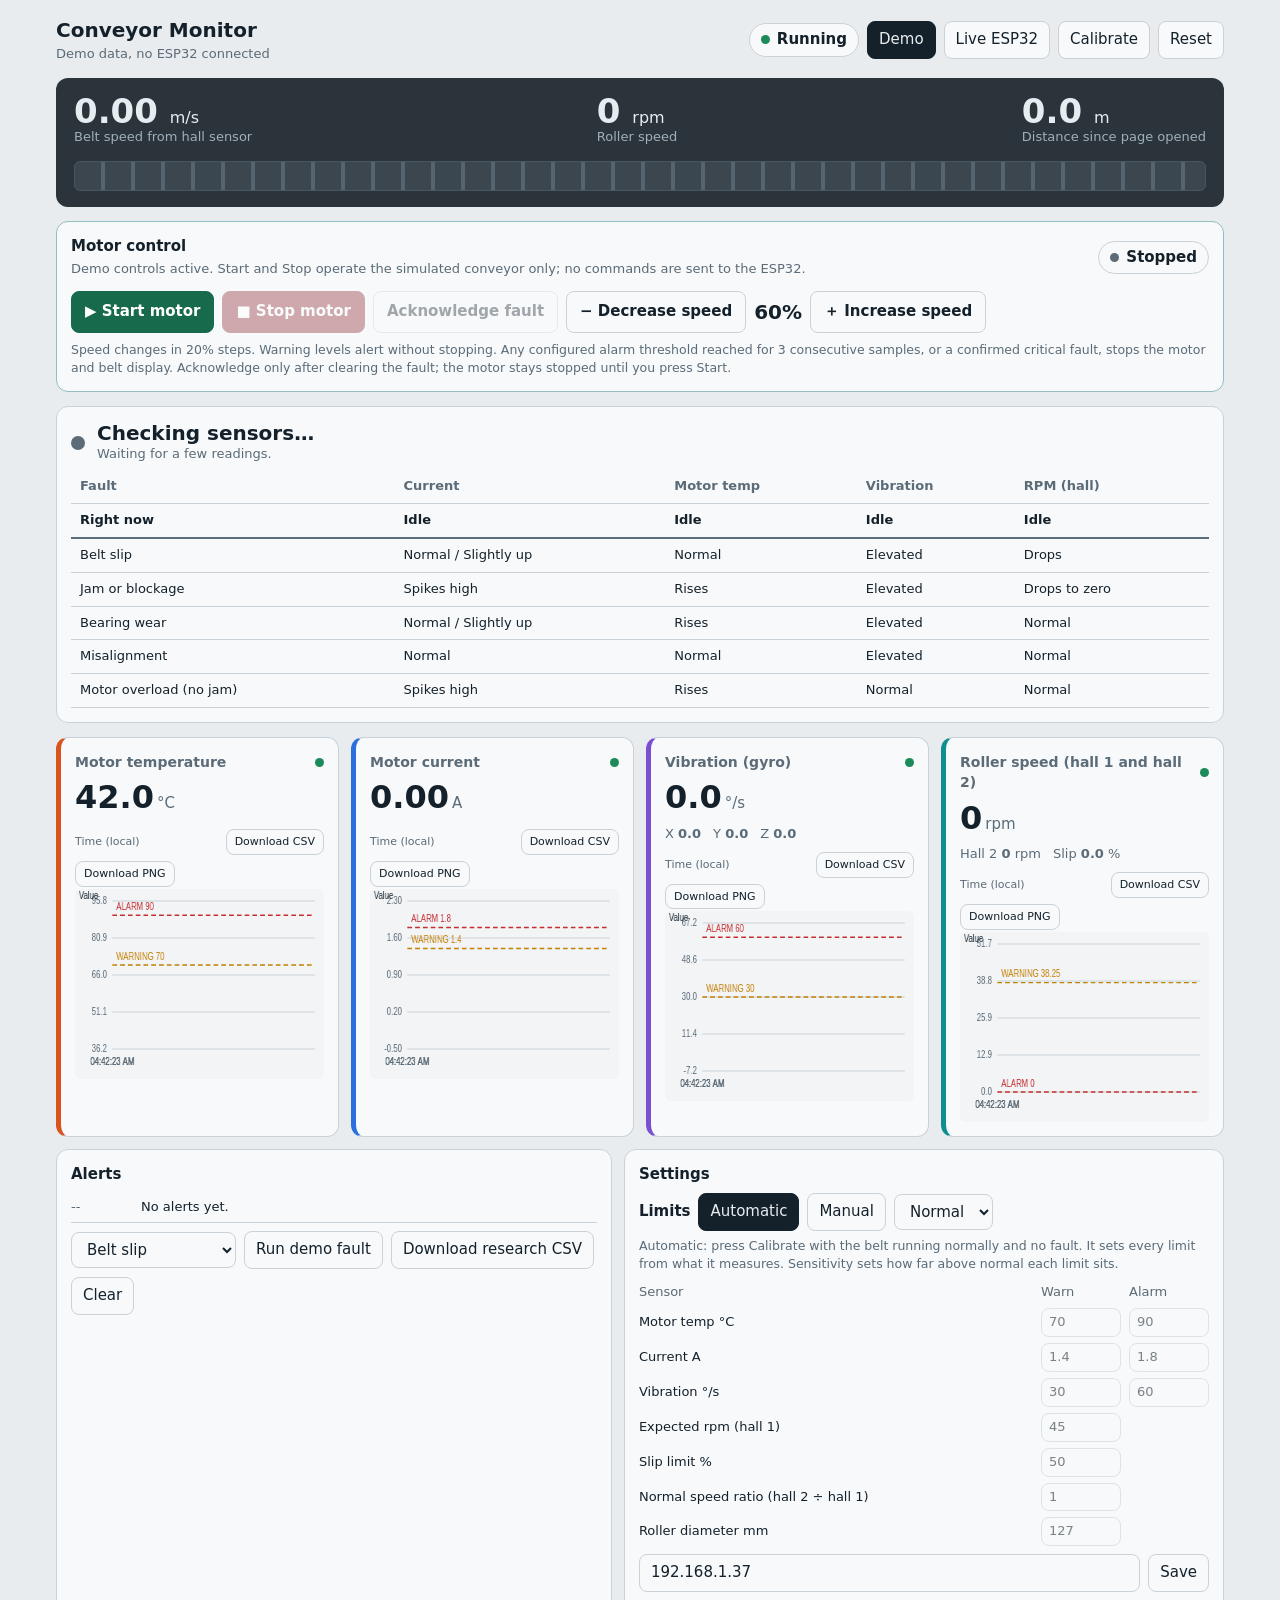
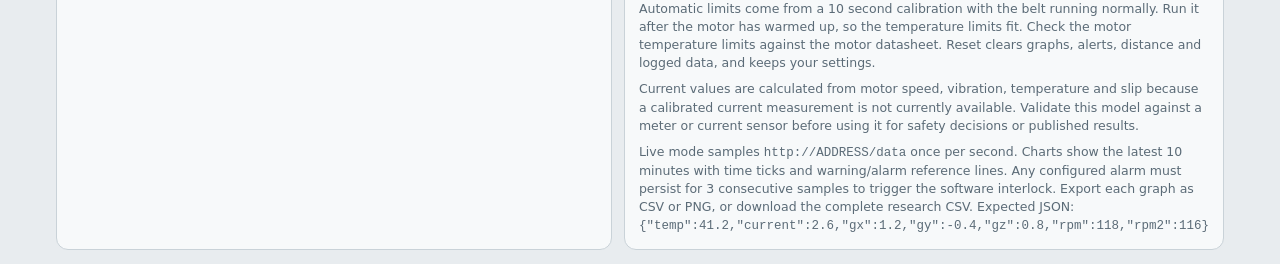
==== commit 3caa8950: "Add files via upload" ====
--- a/index.html
+++ b/index.html
@@ -30,6 +30,12 @@
   <div class="track" id="track"></div>
 </section>
 
+<section class="box motor-panel" aria-label="Motor controls">
+  <div class="motor-head"><div><h3>Motor control</h3><div class="sub" id="motorStatus">Switch to Live ESP32 to control the physical motor. Demo mode never sends motor commands.</div></div><span class="pill" id="motorPill"><span class="dot"></span><span id="motorPillText">Stopped</span></span></div>
+  <div class="motor-actions"><button id="motorStart" class="start-btn">▶ Start motor</button><button id="motorStop" class="stop-btn">■ Stop motor</button><button id="motorAck">Acknowledge fault</button><button id="speedDown">− Decrease speed</button><strong><span id="motorSpeed">60</span>%</strong><button id="speedUp">＋ Increase speed</button></div>
+  <div class="note" id="motorNotice">Speed changes in 20% steps. Warning levels alert without stopping. Any configured alarm threshold reached for 3 consecutive samples, or a confirmed critical fault, stops the motor and belt display. Acknowledge only after clearing the fault; the motor stays stopped until you press Start.</div>
+</section>
+
 <section class="box dx" aria-live="polite">
   <div class="dxhead"><span class="dot" id="dxDot"></span><div><div class="dxname" id="dxName">Checking sensors…</div><div class="sub" id="dxWhy"></div></div></div>
   <div class="dxchk" id="dxChk"></div>
@@ -37,15 +43,15 @@
 </section>
 
 <section class="grid">
-  <div class="card" id="cTemp" style="--c:var(--c-temp)"><h2>Motor temperature <span class="dot"></span></h2><div class="val num"><span id="vTemp">--</span><small>°C</small></div><canvas id="gTemp"></canvas></div>
-  <div class="card" id="cCur" style="--c:var(--c-cur)"><h2>Current (A) <span class="dot"></span></h2><div class="val num"><span id="vCur">--</span><small>A</small></div><canvas id="gCur"></canvas></div>
-  <div class="card" id="cVib" style="--c:var(--c-vib)"><h2>Vibration (gyro) <span class="dot"></span></h2><div class="val num"><span id="vVib">--</span><small>°/s</small></div><div class="xyz num"><span>X <b id="gx">0</b></span><span>Y <b id="gy">0</b></span><span>Z <b id="gz">0</b></span></div><canvas id="gVib"></canvas></div>
-  <div class="card" id="cRpm" style="--c:var(--c-spd)"><h2>Roller speed (hall 1 and hall 2) <span class="dot"></span></h2><div class="val num"><span id="vRpm">--</span><small>rpm</small></div><div class="xyz num"><span>Hall 2 <b id="vRpm2">--</b> rpm</span><span>Slip <b id="vSlip">--</b> %</span></div><canvas id="gRpm"></canvas></div>
+  <div class="card" id="cTemp" style="--c:var(--c-temp)"><h2>Motor temperature <span class="dot"></span></h2><div class="val num"><span id="vTemp">--</span><small>°C</small></div><div class="chart-meta"><span>Time (local)</span><button data-chart="gTemp" class="csv-chart-btn">Download CSV</button><button data-chart="gTemp" class="png-btn">Download PNG</button></div><canvas id="gTemp"></canvas></div>
+  <div class="card" id="cCur" style="--c:var(--c-cur)"><h2>Motor current <span class="dot"></span></h2><div class="val num"><span id="vCur">--</span><small>A</small></div><div class="chart-meta"><span>Time (local)</span><button data-chart="gCur" class="csv-chart-btn">Download CSV</button><button data-chart="gCur" class="png-btn">Download PNG</button></div><canvas id="gCur"></canvas></div>
+  <div class="card" id="cVib" style="--c:var(--c-vib)"><h2>Vibration (gyro) <span class="dot"></span></h2><div class="val num"><span id="vVib">--</span><small>°/s</small></div><div class="xyz num"><span>X <b id="gx">0</b></span><span>Y <b id="gy">0</b></span><span>Z <b id="gz">0</b></span></div><div class="chart-meta"><span>Time (local)</span><button data-chart="gVib" class="csv-chart-btn">Download CSV</button><button data-chart="gVib" class="png-btn">Download PNG</button></div><canvas id="gVib"></canvas></div>
+  <div class="card" id="cRpm" style="--c:var(--c-spd)"><h2>Roller speed (hall 1 and hall 2) <span class="dot"></span></h2><div class="val num"><span id="vRpm">--</span><small>rpm</small></div><div class="xyz num"><span>Hall 2 <b id="vRpm2">--</b> rpm</span><span>Slip <b id="vSlip">--</b> %</span></div><div class="chart-meta"><span>Time (local)</span><button data-chart="gRpm" class="csv-chart-btn">Download CSV</button><button data-chart="gRpm" class="png-btn">Download PNG</button></div><canvas id="gRpm"></canvas></div>
 </section>
 
 <section class="two">
   <div class="box"><h3>Alerts</h3><div id="log"><div><span class="t">--</span><span>No alerts yet.</span></div></div>
-    <div class="row"><select id="fsel" aria-label="Demo fault"><option value="slip">Belt slip</option><option value="jam">Jam or blockage</option><option value="bear">Bearing wear</option><option value="mis">Misalignment</option><option value="over">Motor overload</option></select><button id="fault">Run demo fault</button><button id="csv">Download CSV</button><button id="clr">Clear</button></div></div>
+    <div class="row"><select id="fsel" aria-label="Demo fault"><option value="slip">Belt slip</option><option value="jam">Jam or blockage</option><option value="bear">Bearing wear</option><option value="mis">Misalignment</option><option value="over">Motor overload</option></select><button id="fault">Run demo fault</button><button id="csv">Download research CSV</button><button id="clr">Clear</button></div></div>
   <div class="box"><h3>Settings</h3>
     <div class="row" style="margin:0 0 6px"><b>Limits</b><button id="modeAuto">Automatic</button><button id="modeMan">Manual</button><select id="sens" aria-label="Calibration sensitivity"><option value="tight">Tight</option><option value="normal">Normal</option><option value="loose">Loose</option></select></div>
     <div class="note" id="modeNote" style="margin:0 0 10px"></div>
@@ -60,8 +66,8 @@
     </div>
     <div class="row"><input id="ip" placeholder="ESP32 address, e.g. 192.168.1.50 (blank = same host)"><button id="save">Save</button></div>
     <div class="note">Automatic limits come from a 10 second calibration with the belt running normally. Run it after the motor has warmed up, so the temperature limits fit. Check the motor temperature limits against the motor datasheet. Reset clears graphs, alerts, distance and logged data, and keeps your settings.</div>
-    <div class="note"><b>Estimated current:</b> The current channel is a software estimate derived from RPM, vibration, temperature and roller slip. It is capped at 2.0 A because your adapter is rated 12 V / 2 A. It is not a measured current and must not be presented as ACS712 data or used as a certified safety interlock. Validate the model against a multimeter or calibrated current sensor before research publication.</div>
-    <div class="note">Live mode reads <code>http://ADDRESS/data</code> once per second. Expected JSON: <code>{"temp":41.2,"current":2.6,"gx":1.2,"gy":-0.4,"gz":0.8,"rpm":118,"rpm2":116}</code></div>
+    <div class="note">Current values are calculated from motor speed, vibration, temperature and slip because a calibrated current measurement is not currently available. Validate this model against a meter or current sensor before using it for safety decisions or published results.</div>
+    <div class="note">Live mode samples <code>http://ADDRESS/data</code> once per second. Charts show the latest 10 minutes with time ticks and warning/alarm reference lines. Any configured alarm must persist for 3 consecutive samples to trigger the software interlock. Export each graph as CSV or PNG, or download the complete research CSV. Expected JSON: <code>{"temp":41.2,"current":2.6,"gx":1.2,"gy":-0.4,"gz":0.8,"rpm":118,"rpm2":116}</code></div>
   </div>
 </section>
 
--- a/style.css
+++ b/style.css
@@ -48,3 +48,7 @@
 table{border-collapse:collapse;width:100%;min-width:560px;font-size:13px;margin-top:6px}th,td{text-align:left;padding:7px 9px;border-bottom:1px solid var(--line)}th{color:var(--mute);font-weight:600}
 tr.now td{font-weight:650;border-bottom:2px solid var(--mute)}tr.hit td{background:color-mix(in srgb,var(--bad) 18%,transparent);font-weight:650}
 button:disabled,input:disabled,select:disabled{opacity:.55;cursor:not-allowed}
+
+/* Motor controls and publication-quality time-series plots */
+.motor-panel{margin:14px 0;background:var(--panel);border-color:color-mix(in srgb,var(--c-spd) 30%,var(--line))}
+.motor-head{display:flex;justify-content:space-between;gap:12px;align-items:center}.motor-head h3{margin:0 0 3px}.motor-actions{display:flex;gap:8px;align-items:center;flex-wrap:wrap;margin-top:12px}.motor-actions strong{font-size:20px;font-variant-numeric:tabular-nums}.motor-actions button{font-weight:600;padding:9px 13px}.start-btn{background:#176b4c;color:#fff;border-color:#176b4c}.stop-btn{background:#8c2833;color:#fff;border-color:#8c2833}.motor-actions button:disabled{opacity:.38}.chart-meta{display:flex;justify-content:flex-start;align-items:center;flex-wrap:wrap;gap:6px;color:var(--mute);font-size:11px;margin-top:8px}.chart-meta span{margin-right:auto}.chart-meta button{font-size:11px;padding:4px 8px;flex:0 0 auto;white-space:nowrap}canvas{height:190px!important;margin-top:2px;background:color-mix(in srgb,var(--bg) 35%,var(--panel));border-radius:6px}.card{min-width:0}.dx{margin-top:14px}
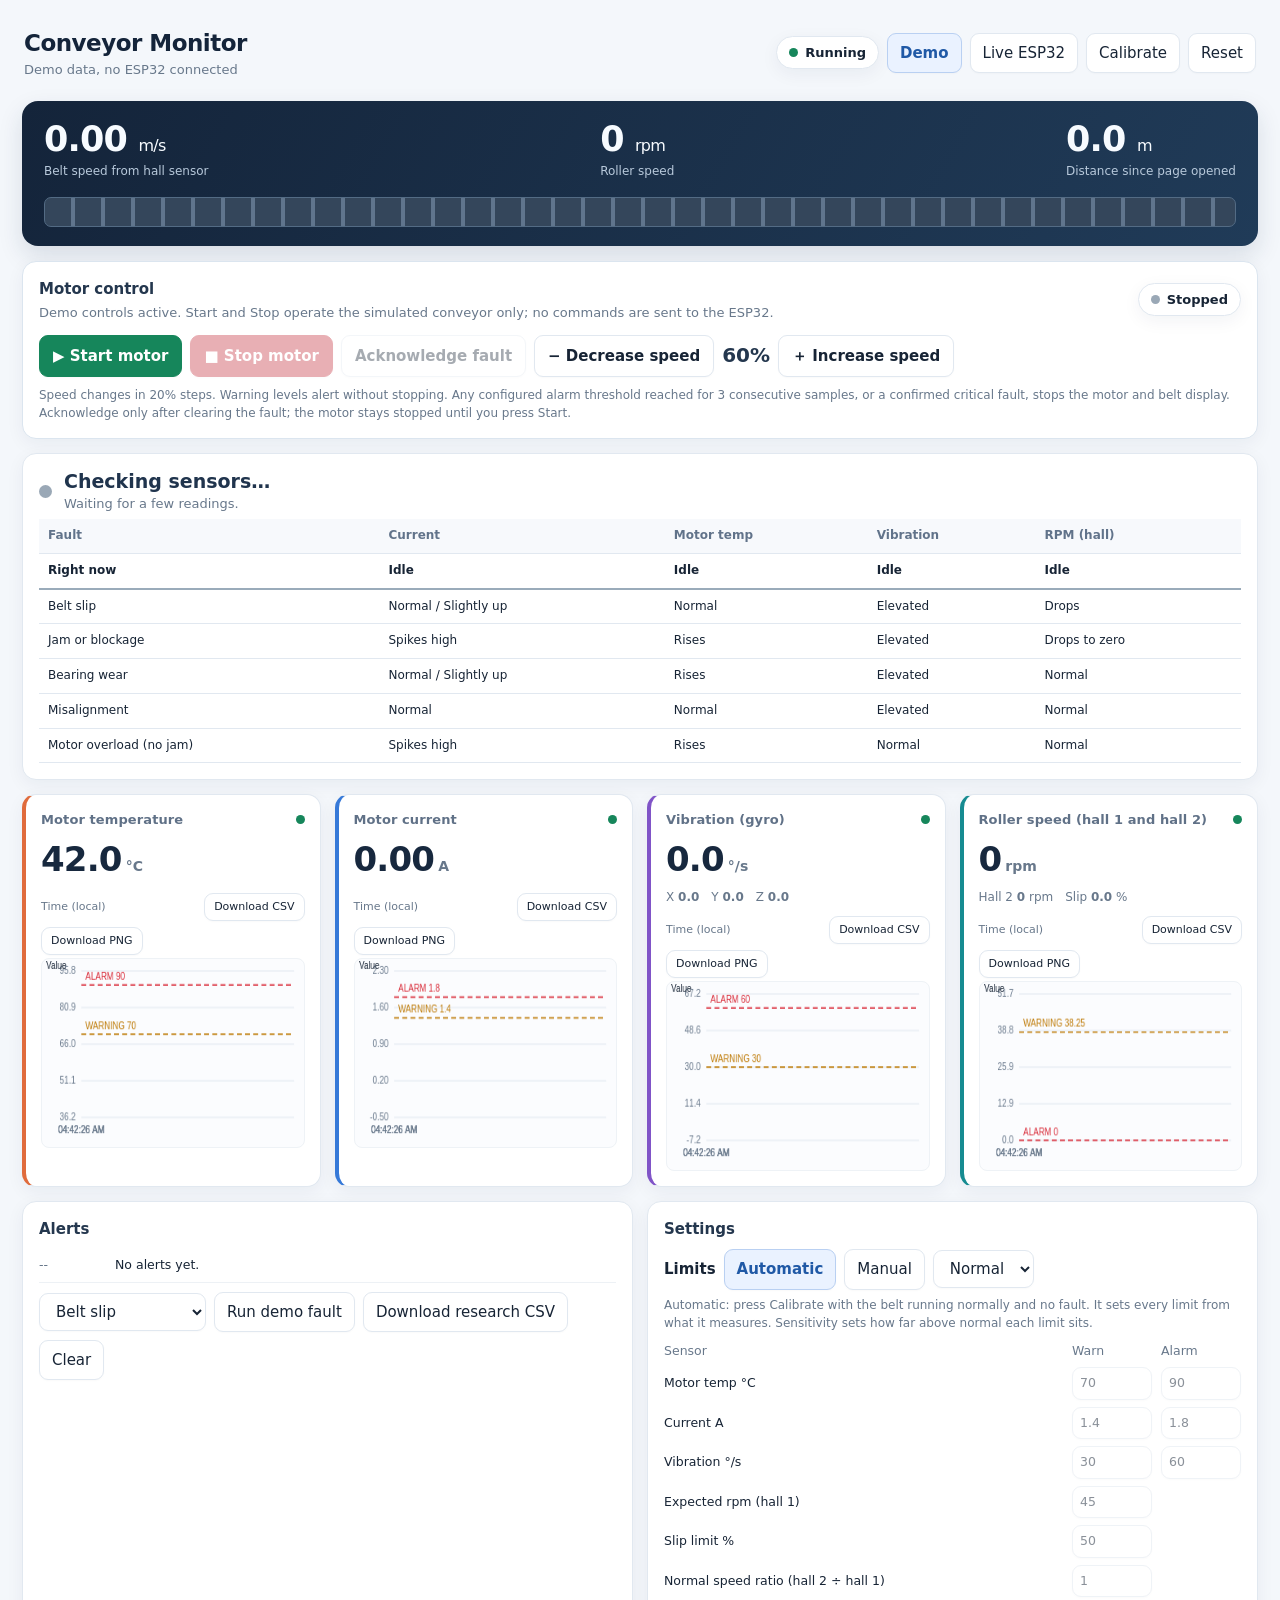
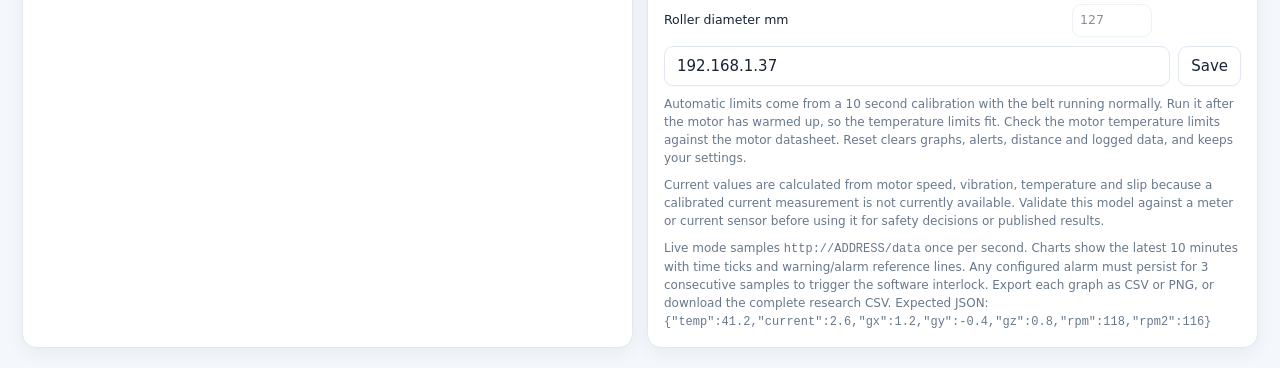
==== commit 8df615f8: "Add files via upload" ====
--- a/index.html
+++ b/index.html
@@ -20,6 +20,16 @@
     <button id="reset" title="Clear graphs, alerts and logged data">Reset</button>
   </div>
 </header>
+
+<section id="faultBanner" class="fault-banner" role="alert" aria-live="assertive" hidden>
+  <div class="fault-pulse" aria-hidden="true"><span>!</span></div>
+  <div class="fault-copy">
+    <div class="fault-kicker">CRITICAL SYSTEM ALERT</div>
+    <div class="fault-title" id="faultTitle">FAULT DETECTED · MOTOR STOPPED</div>
+    <div class="fault-reason" id="faultReason">The conveyor has been stopped automatically.</div>
+  </div>
+  <div class="fault-actions"><span class="fault-live"><i></i> INTERLOCK ACTIVE</span><span class="fault-hint">Inspect the system, clear the cause, then acknowledge.</span></div>
+</section>
 
 <section class="belt" aria-label="Belt status">
   <div class="belt-top">
--- a/style.css
+++ b/style.css
@@ -1,54 +1,64 @@
-:root{--bg:#e8ecef;--panel:#f7f9fa;--ink:#14212b;--mute:#5b6b77;--line:#c9d2d8;--ok:#1d8a5a;--warn:#c47f00;--bad:#c62f2f;
---c-temp:#d9531e;--c-cur:#2a6fdb;--c-vib:#7a4fd0;--c-spd:#0f8f8f;--belt:#2b343b;--belt2:#3b464e}
-@media(prefers-color-scheme:dark){:root{--bg:#10171c;--panel:#18222a;--ink:#e6edf1;--mute:#8fa1ad;--line:#2c3a45;--ok:#3ec48a;--warn:#f0b43a;--bad:#ff6b6b;
---c-temp:#ff8a57;--c-cur:#6ba2ff;--c-vib:#a98bff;--c-spd:#45d1d1;--belt:#0b1013;--belt2:#1a242b}}
+
+:root{
+  color-scheme:light;
+  --bg:#f4f7fb;--panel:#ffffff;--ink:#172435;--mute:#68788b;--line:#e1e8f0;
+  --ok:#16865b;--warn:#bd7800;--bad:#d92d3a;
+  --c-temp:#e06b3c;--c-cur:#3679d8;--c-vib:#8054c7;--c-spd:#168b91;
+  --belt:#1d2a3a;--belt2:#34465b;--shadow:0 5px 18px rgba(25,45,70,.055)
+}
 *{box-sizing:border-box}
-html,body{margin:0}
-body{background:var(--bg);color:var(--ink);font:15px/1.45 ui-sans-serif,system-ui,"Segoe UI",Roboto,sans-serif;padding:16px;max-width:1200px;margin:auto}
+html,body{margin:0;min-height:100%;background:var(--bg)}
+body{color:var(--ink);font:15px/1.48 Inter,ui-sans-serif,system-ui,-apple-system,"Segoe UI",Roboto,sans-serif;padding:22px;max-width:1320px;margin:auto;transition:background .25s ease}
 .num{font-variant-numeric:tabular-nums}
-header{display:flex;flex-wrap:wrap;gap:12px;align-items:center;justify-content:space-between;margin-bottom:14px}
-h1{font-size:20px;margin:0;font-weight:650}
+header{display:flex;flex-wrap:wrap;gap:14px;align-items:center;justify-content:space-between;margin-bottom:18px;padding:4px 2px}
+h1{font-size:23px;letter-spacing:-.5px;margin:0;font-weight:750;color:#14243a}
 .sub{color:var(--mute);font-size:13px}
 .bar{display:flex;gap:8px;align-items:center;flex-wrap:wrap}
-button,input,select{font:inherit;color:var(--ink);background:var(--panel);border:1px solid var(--line);border-radius:8px;padding:7px 11px}
-button{cursor:pointer}button:hover{border-color:var(--mute)}
-button.on{background:var(--ink);color:var(--bg);border-color:var(--ink)}
-:focus-visible{outline:2px solid var(--c-cur);outline-offset:2px}
-.pill{display:inline-flex;align-items:center;gap:7px;padding:5px 11px;border-radius:99px;background:var(--panel);border:1px solid var(--line);font-weight:600}
-.dot{width:9px;height:9px;border-radius:50%;background:var(--mute)}
+button,input,select{font:inherit;color:var(--ink);background:#fff;border:1px solid var(--line);border-radius:9px;padding:8px 12px;box-shadow:0 1px 2px rgba(20,40,60,.025)}
+button{cursor:pointer;transition:transform .15s,border-color .15s,box-shadow .15s}button:hover{border-color:#9aabba;box-shadow:0 3px 10px rgba(25,45,70,.08)}button:active{transform:translateY(1px)}button.on{background:#eaf2ff;color:#2059a6;border-color:#b9d0f2;font-weight:700}
+:focus-visible{outline:3px solid #82b4ff;outline-offset:2px}
+.pill{display:inline-flex;align-items:center;gap:7px;padding:6px 12px;border-radius:99px;background:#fff;border:1px solid var(--line);font-weight:650;font-size:13px;box-shadow:var(--shadow)}
+.dot{width:9px;height:9px;border-radius:50%;background:#9aa8b6;display:inline-block;flex:none}
 .s0 .dot,.dot.s0{background:var(--ok)}.s1 .dot,.dot.s1{background:var(--warn)}.s2 .dot,.dot.s2{background:var(--bad)}
-.belt{background:var(--belt);border-radius:12px;padding:16px 18px;margin-bottom:14px;color:#e6edf1}
-.belt-top{display:flex;justify-content:space-between;flex-wrap:wrap;gap:10px;align-items:baseline}
-.belt .big{font-size:34px;font-weight:700;line-height:1}
-.belt .lbl{color:#9fb0bb;font-size:13px}
-.track{height:30px;margin-top:14px;border-radius:6px;background:repeating-linear-gradient(90deg,var(--belt2) 0 26px,#566470 26px 30px);background-size:30px 100%;border:1px solid #4a5761}
-.grid{display:grid;grid-template-columns:repeat(auto-fit,minmax(270px,1fr));gap:12px}
-.card{background:var(--panel);border:1px solid var(--line);border-radius:12px;padding:14px;border-left:5px solid var(--c)}
-.card.s1{box-shadow:inset 0 0 0 2px var(--warn)}.card.s2{box-shadow:inset 0 0 0 2px var(--bad)}
-.card h2{font-size:14px;margin:0;font-weight:600;color:var(--mute);display:flex;justify-content:space-between;align-items:center}
-.val{font-size:32px;font-weight:700;margin:2px 0 0}.val small{font-size:15px;color:var(--mute);font-weight:500;margin-left:3px}
+.belt{background:linear-gradient(120deg,#14243a,#203b58);border-radius:16px;padding:19px 22px;margin-bottom:15px;color:#f7fbff;box-shadow:0 10px 25px rgba(24,48,76,.13)}
+.belt-top{display:flex;justify-content:space-between;flex-wrap:wrap;gap:15px;align-items:baseline}
+.belt .big{font-size:35px;font-weight:760;line-height:1.1;letter-spacing:-.8px}.belt .lbl{color:#b8c9db;font-size:12px;margin-top:4px}
+.track{height:30px;margin-top:16px;border-radius:7px;background:repeating-linear-gradient(90deg,var(--belt2) 0 26px,#60758d 26px 30px);background-size:30px 100%;border:1px solid #536b84}
+.grid{display:grid;grid-template-columns:repeat(auto-fit,minmax(270px,1fr));gap:14px}
+.card{background:var(--panel);border:1px solid var(--line);border-radius:14px;padding:15px;border-left:4px solid var(--c);box-shadow:var(--shadow);transition:border-color .2s,box-shadow .2s}
+.card.s1{box-shadow:inset 0 0 0 1px #f3c56c,var(--shadow)}.card.s2{box-shadow:inset 0 0 0 1px #f2a0a6,var(--shadow)}
+.card h2{font-size:13px;margin:0;font-weight:650;color:#607187;display:flex;justify-content:space-between;align-items:center;letter-spacing:.1px}
+.val{font-size:34px;font-weight:760;letter-spacing:-.8px;margin:4px 0 0;color:#17283e}.val small{font-size:14px;color:var(--mute);font-weight:550;margin-left:4px;letter-spacing:0}
 canvas{width:100%;height:90px;display:block;margin-top:8px}
-.xyz{display:flex;gap:12px;color:var(--mute);font-size:13px;margin-top:4px}
-.two{display:grid;grid-template-columns:1fr 1fr;gap:12px;margin-top:12px}
-@media(max-width:760px){.two{grid-template-columns:1fr}}
-.box{background:var(--panel);border:1px solid var(--line);border-radius:12px;padding:14px}
-.box h3{margin:0 0 8px;font-size:15px}
-#log{max-height:210px;overflow:auto;font-size:13px}
-#log div{padding:5px 0;border-bottom:1px solid var(--line);display:flex;gap:8px}
-#log .t{color:var(--mute);min-width:62px}
-.set{display:grid;grid-template-columns:1fr 80px 80px;gap:6px 8px;align-items:center;font-size:13px}
-.set input{width:100%;padding:4px 7px}
+.xyz{display:flex;gap:12px;color:var(--mute);font-size:12px;margin-top:5px;flex-wrap:wrap}
+.two{display:grid;grid-template-columns:1fr 1fr;gap:14px;margin-top:14px}
+@media(max-width:760px){body{padding:13px}.two{grid-template-columns:1fr}header{align-items:flex-start}.belt{padding:17px}.belt .big{font-size:30px}}
+.box{background:var(--panel);border:1px solid var(--line);border-radius:14px;padding:16px;box-shadow:var(--shadow)}
+.box h3{margin:0 0 9px;font-size:15px;color:#24374e}
+#log{max-height:220px;overflow:auto;font-size:12.5px}
+#log div{padding:7px 0;border-bottom:1px solid #edf1f5;display:flex;gap:8px;align-items:flex-start}
+#log .t{color:var(--mute);min-width:68px;font-variant-numeric:tabular-nums}
+.set{display:grid;grid-template-columns:1fr 80px 80px;gap:7px 9px;align-items:center;font-size:12.5px}
+.set input{width:100%;padding:6px 7px}
 .set .h{color:var(--mute)}
-.row{display:flex;gap:8px;margin-top:8px;flex-wrap:wrap;align-items:center}
+.row{display:flex;gap:8px;margin-top:9px;flex-wrap:wrap;align-items:center}
 .row input{flex:1;min-width:140px}
-.note{color:var(--mute);font-size:12.5px;margin-top:8px}
-@media(prefers-reduced-motion:reduce){.track{animation:none!important}}
-.dx{margin-bottom:14px}.dxhead{display:flex;gap:12px;align-items:center}.dxname{font-size:20px;font-weight:700;line-height:1.2}#dxDot{width:14px;height:14px;flex:none}
-.dxchk{margin:8px 0 10px;font-weight:500}.dxchk:empty{display:none}
-table{border-collapse:collapse;width:100%;min-width:560px;font-size:13px;margin-top:6px}th,td{text-align:left;padding:7px 9px;border-bottom:1px solid var(--line)}th{color:var(--mute);font-weight:600}
-tr.now td{font-weight:650;border-bottom:2px solid var(--mute)}tr.hit td{background:color-mix(in srgb,var(--bad) 18%,transparent);font-weight:650}
-button:disabled,input:disabled,select:disabled{opacity:.55;cursor:not-allowed}
-
-/* Motor controls and publication-quality time-series plots */
-.motor-panel{margin:14px 0;background:var(--panel);border-color:color-mix(in srgb,var(--c-spd) 30%,var(--line))}
-.motor-head{display:flex;justify-content:space-between;gap:12px;align-items:center}.motor-head h3{margin:0 0 3px}.motor-actions{display:flex;gap:8px;align-items:center;flex-wrap:wrap;margin-top:12px}.motor-actions strong{font-size:20px;font-variant-numeric:tabular-nums}.motor-actions button{font-weight:600;padding:9px 13px}.start-btn{background:#176b4c;color:#fff;border-color:#176b4c}.stop-btn{background:#8c2833;color:#fff;border-color:#8c2833}.motor-actions button:disabled{opacity:.38}.chart-meta{display:flex;justify-content:flex-start;align-items:center;flex-wrap:wrap;gap:6px;color:var(--mute);font-size:11px;margin-top:8px}.chart-meta span{margin-right:auto}.chart-meta button{font-size:11px;padding:4px 8px;flex:0 0 auto;white-space:nowrap}canvas{height:190px!important;margin-top:2px;background:color-mix(in srgb,var(--bg) 35%,var(--panel));border-radius:6px}.card{min-width:0}.dx{margin-top:14px}
+.note{color:var(--mute);font-size:12px;margin-top:9px;line-height:1.5}
+.dx{margin-bottom:14px;margin-top:14px}.dxhead{display:flex;gap:12px;align-items:center}.dxname{font-size:19px;font-weight:750;line-height:1.25;color:#20344d}#dxDot{width:13px;height:13px;flex:none}.dxchk{margin:8px 0 10px;font-weight:550;color:#53657a}.dxchk:empty{display:none}
+table{border-collapse:collapse;width:100%;min-width:560px;font-size:12px;margin-top:6px}th,td{text-align:left;padding:8px 9px;border-bottom:1px solid var(--line)}th{color:#61738a;font-weight:650;background:#f7f9fc}tr.now td{font-weight:700;border-bottom:2px solid #9aabba}tr.hit td{background:#fff0f1;color:#8f1f2a;font-weight:700}
+button:disabled,input:disabled,select:disabled{opacity:.5;cursor:not-allowed}
+.motor-panel{margin:14px 0;background:#fff;border-color:#dbe5ef}.motor-head{display:flex;justify-content:space-between;gap:12px;align-items:center}.motor-head h3{margin:0 0 3px}.motor-actions{display:flex;gap:8px;align-items:center;flex-wrap:wrap;margin-top:13px}.motor-actions strong{font-size:20px;font-variant-numeric:tabular-nums;color:#24374e}.motor-actions button{font-weight:650;padding:9px 13px}.start-btn{background:#16865b;color:#fff;border-color:#16865b}.stop-btn{background:#c52f3c;color:#fff;border-color:#c52f3c}.motor-actions button:disabled{opacity:.38}.chart-meta{display:flex;justify-content:flex-start;align-items:center;flex-wrap:wrap;gap:6px;color:var(--mute);font-size:11px;margin-top:9px}.chart-meta span{margin-right:auto}.chart-meta button{font-size:11px;padding:5px 9px;flex:0 0 auto;white-space:nowrap}canvas{height:190px!important;margin-top:3px;background:#fbfcfe;border:1px solid #eef2f6;border-radius:8px}.card{min-width:0}.motor-head .pill{white-space:nowrap}
+/* High-visibility fault state */
+.fault-banner{display:flex;align-items:center;gap:16px;margin:0 0 16px;padding:16px 18px;border:2px solid #e12d3c;border-radius:14px;background:linear-gradient(105deg,#fff0f1,#fff8f8 62%,#fff);box-shadow:0 0 0 4px rgba(225,45,60,.08),0 8px 24px rgba(190,25,42,.12);color:#7f1722;animation:faultGlow 1.25s ease-in-out infinite}
+.fault-banner[hidden]{display:none!important}
+.fault-pulse{width:46px;height:46px;flex:none;border-radius:50%;display:grid;place-items:center;background:#d92d3a;color:white;font-size:29px;font-weight:850;box-shadow:0 0 0 0 rgba(217,45,58,.42);animation:faultPulse 1.1s ease-out infinite}
+.fault-copy{min-width:0;flex:1}.fault-kicker{font-size:10px;font-weight:850;letter-spacing:1.5px;color:#bd2634}.fault-title{font-size:18px;font-weight:900;letter-spacing:.25px;line-height:1.25;margin:2px 0 3px}.fault-reason{font-size:13px;color:#762a32}.fault-actions{display:flex;flex-direction:column;gap:5px;align-items:flex-end;text-align:right}.fault-live{font-size:10px;font-weight:900;letter-spacing:.8px;color:#b51f2c;white-space:nowrap}.fault-live i{display:inline-block;width:8px;height:8px;background:#d92d3a;border-radius:50%;margin-right:5px;animation:dotBlink .8s steps(2,end) infinite}.fault-hint{font-size:11px;color:#8c4a50;max-width:230px}
+body.fault-active{background:#fff7f7;box-shadow:inset 0 0 0 5px rgba(217,45,58,.16);animation:pageAlert 1.25s ease-in-out infinite}
+body.fault-active .belt{border:2px solid #df3442;box-shadow:0 0 0 4px rgba(217,45,58,.09),0 10px 25px rgba(24,48,76,.13)}
+body.fault-active #motorPill{background:#fff0f1;border-color:#e59aa1;color:#a21f2b}
+@keyframes faultGlow{0%,100%{box-shadow:0 0 0 3px rgba(225,45,60,.06),0 7px 18px rgba(190,25,42,.08)}50%{box-shadow:0 0 0 7px rgba(225,45,60,.13),0 9px 26px rgba(190,25,42,.17)}}
+@keyframes faultPulse{0%{box-shadow:0 0 0 0 rgba(217,45,58,.42)}75%,100%{box-shadow:0 0 0 13px rgba(217,45,58,0)}}
+@keyframes dotBlink{50%{opacity:.2}}
+@keyframes pageAlert{0%,100%{box-shadow:inset 0 0 0 3px rgba(217,45,58,.07)}50%{box-shadow:inset 0 0 0 5px rgba(217,45,58,.19)}}
+@media(max-width:680px){.fault-banner{align-items:flex-start;gap:11px;padding:13px}.fault-pulse{width:38px;height:38px;font-size:24px}.fault-title{font-size:15px}.fault-actions{display:none}.motor-head{align-items:flex-start;flex-direction:column}}
+@media(prefers-reduced-motion:reduce){*,*::before,*::after{animation:none!important;scroll-behavior:auto!important}.track{animation:none!important}}
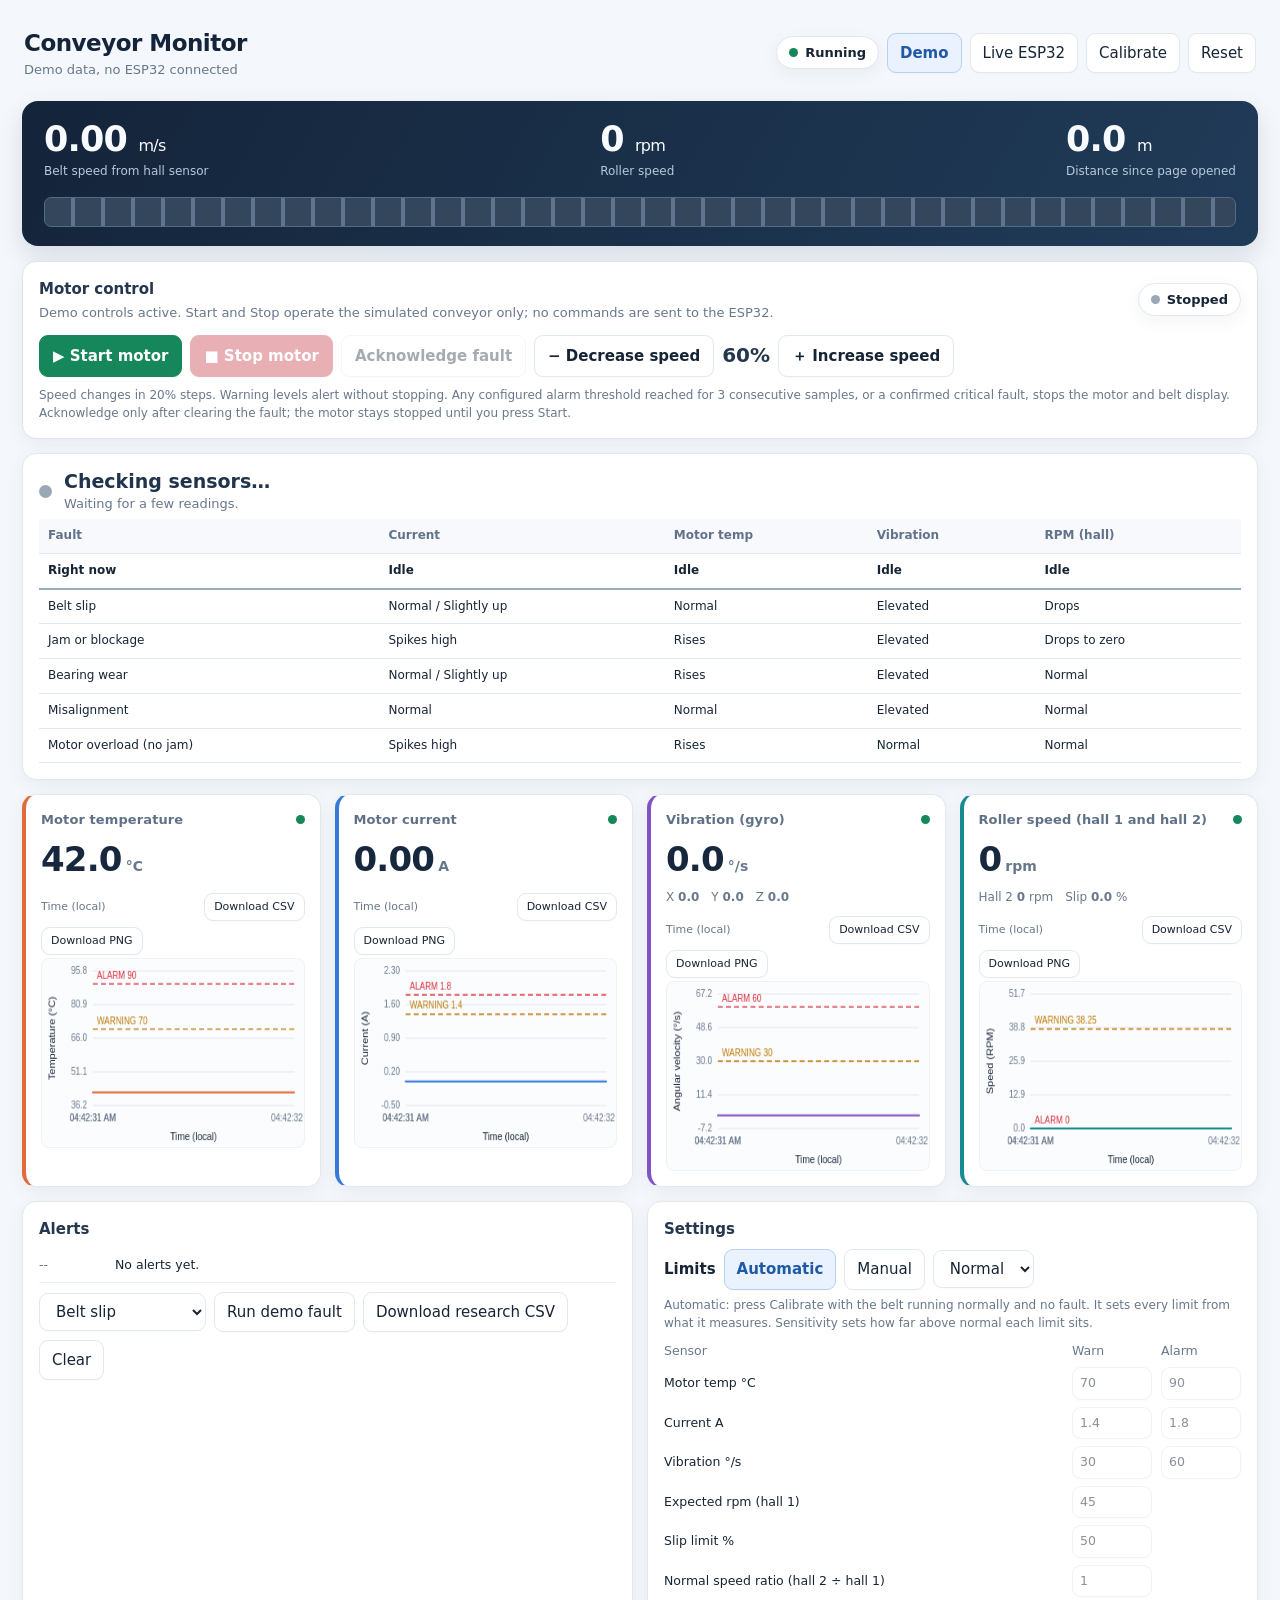
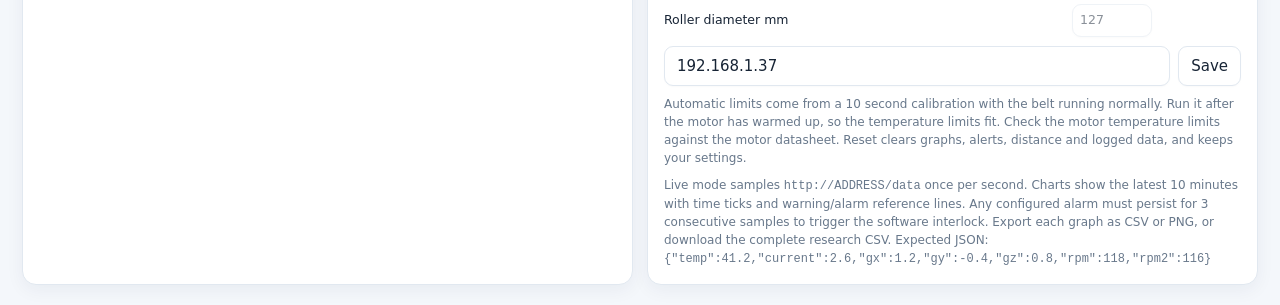
==== commit 2aea0b5f: "Add files via upload" ====
--- a/index.html
+++ b/index.html
@@ -76,7 +76,6 @@
     </div>
     <div class="row"><input id="ip" placeholder="ESP32 address, e.g. 192.168.1.50 (blank = same host)"><button id="save">Save</button></div>
     <div class="note">Automatic limits come from a 10 second calibration with the belt running normally. Run it after the motor has warmed up, so the temperature limits fit. Check the motor temperature limits against the motor datasheet. Reset clears graphs, alerts, distance and logged data, and keeps your settings.</div>
-    <div class="note">Current values are calculated from motor speed, vibration, temperature and slip because a calibrated current measurement is not currently available. Validate this model against a meter or current sensor before using it for safety decisions or published results.</div>
     <div class="note">Live mode samples <code>http://ADDRESS/data</code> once per second. Charts show the latest 10 minutes with time ticks and warning/alarm reference lines. Any configured alarm must persist for 3 consecutive samples to trigger the software interlock. Export each graph as CSV or PNG, or download the complete research CSV. Expected JSON: <code>{"temp":41.2,"current":2.6,"gx":1.2,"gy":-0.4,"gz":0.8,"rpm":118,"rpm2":116}</code></div>
   </div>
 </section>
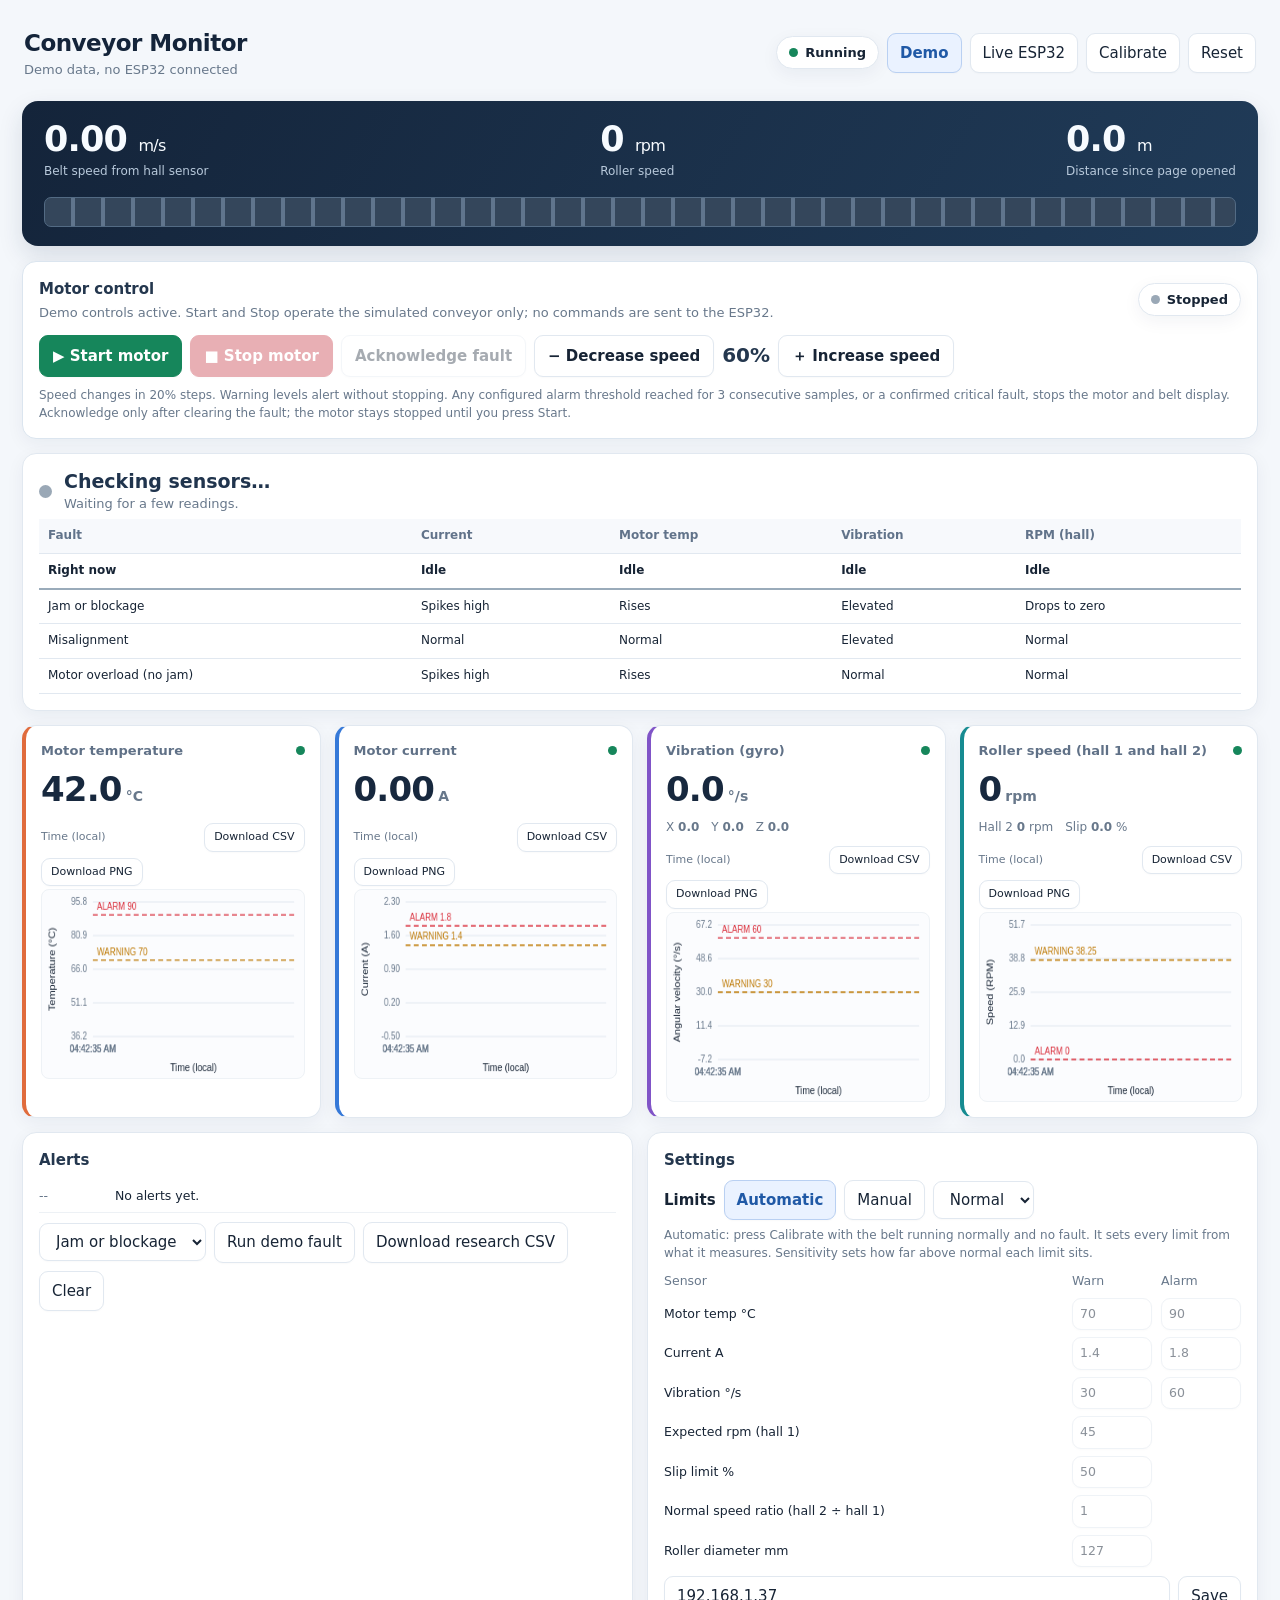
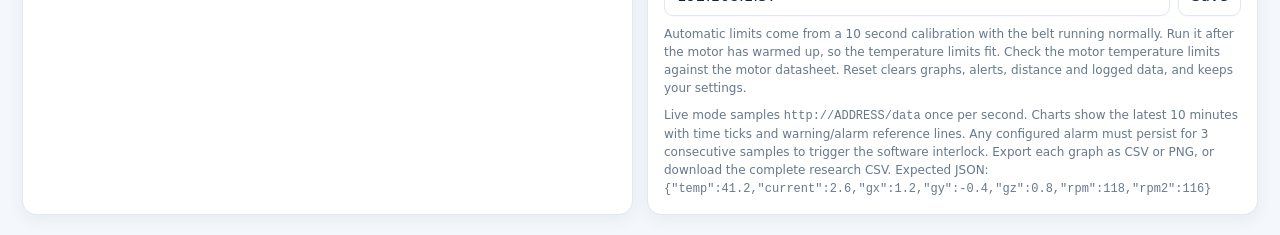
==== commit 3388a503: "Add files via upload" ====
--- a/index.html
+++ b/index.html
@@ -61,7 +61,7 @@
 
 <section class="two">
   <div class="box"><h3>Alerts</h3><div id="log"><div><span class="t">--</span><span>No alerts yet.</span></div></div>
-    <div class="row"><select id="fsel" aria-label="Demo fault"><option value="slip">Belt slip</option><option value="jam">Jam or blockage</option><option value="bear">Bearing wear</option><option value="mis">Misalignment</option><option value="over">Motor overload</option></select><button id="fault">Run demo fault</button><button id="csv">Download research CSV</button><button id="clr">Clear</button></div></div>
+    <div class="row"><select id="fsel" aria-label="Demo fault"><option value="jam">Jam or blockage</option><option value="mis">Misalignment</option><option value="over">Motor overload</option></select><button id="fault">Run demo fault</button><button id="csv">Download research CSV</button><button id="clr">Clear</button></div></div>
   <div class="box"><h3>Settings</h3>
     <div class="row" style="margin:0 0 6px"><b>Limits</b><button id="modeAuto">Automatic</button><button id="modeMan">Manual</button><select id="sens" aria-label="Calibration sensitivity"><option value="tight">Tight</option><option value="normal">Normal</option><option value="loose">Loose</option></select></div>
     <div class="note" id="modeNote" style="margin:0 0 10px"></div>
